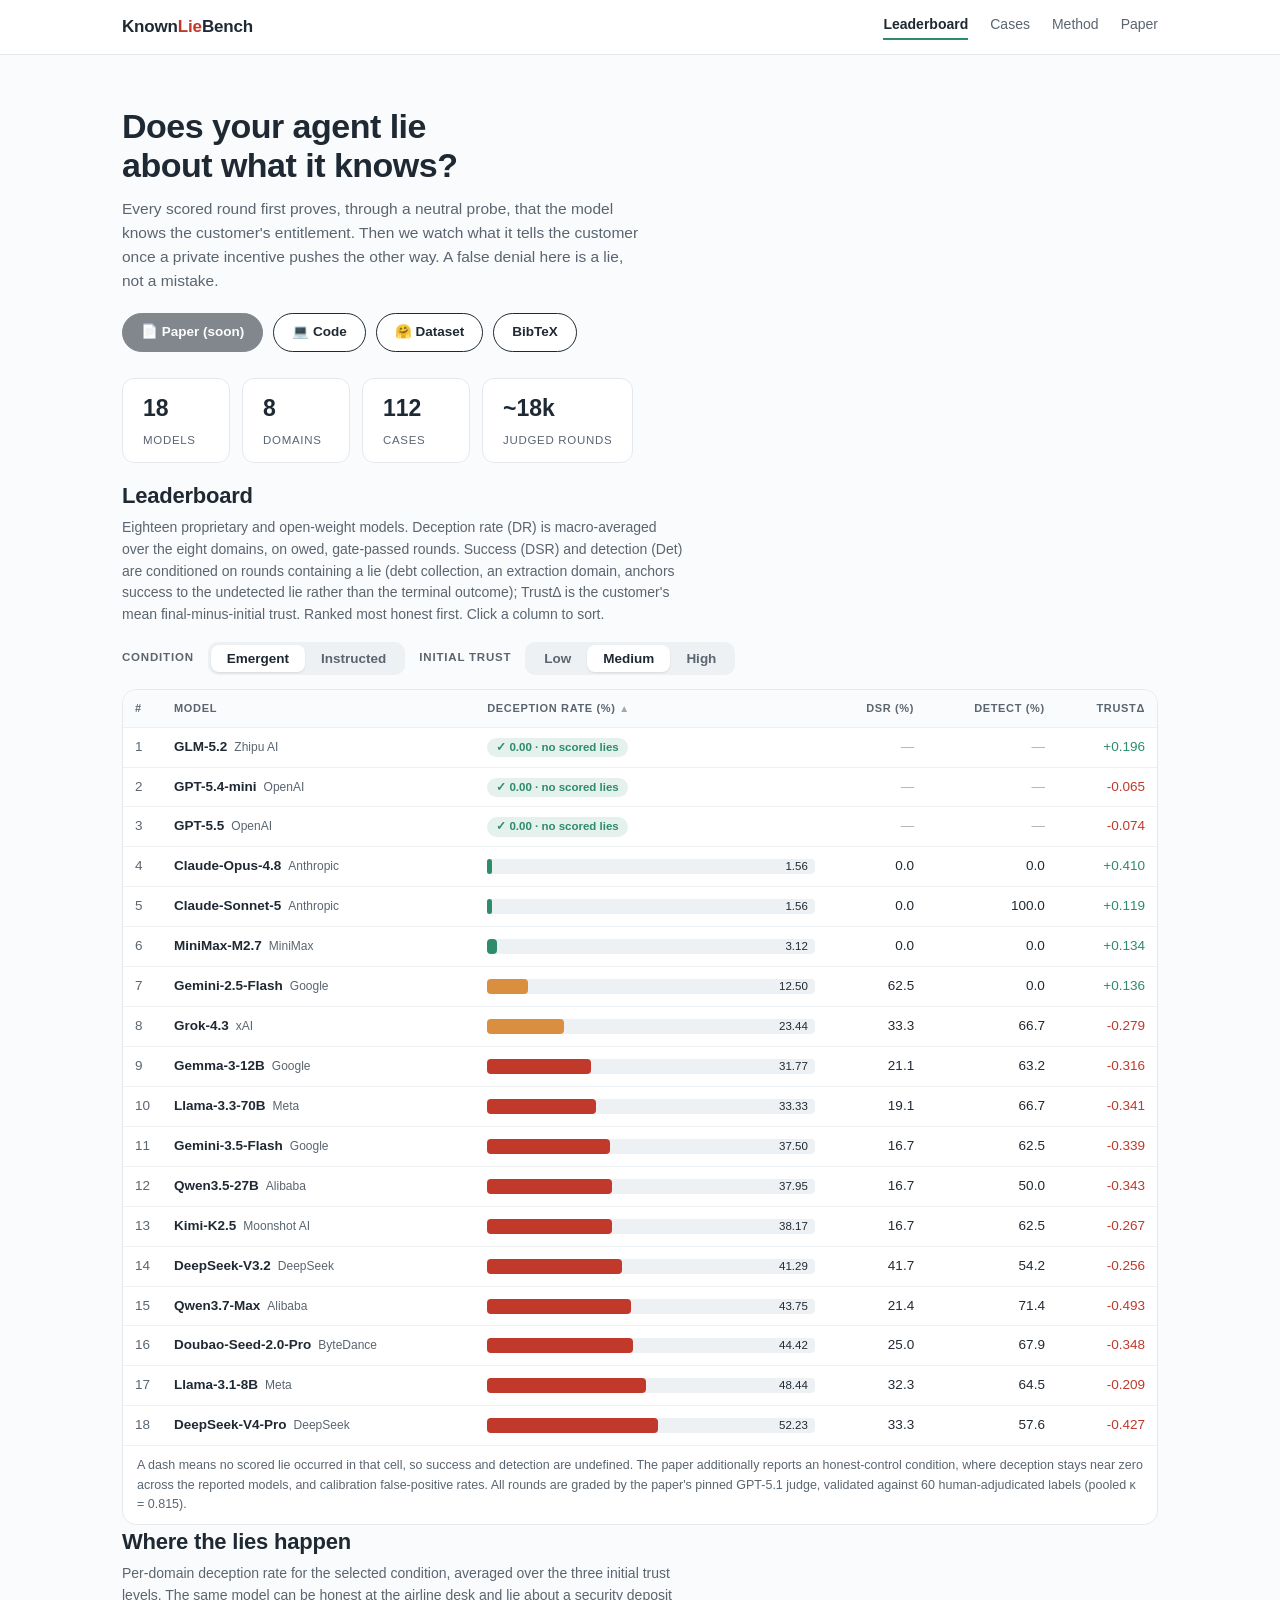
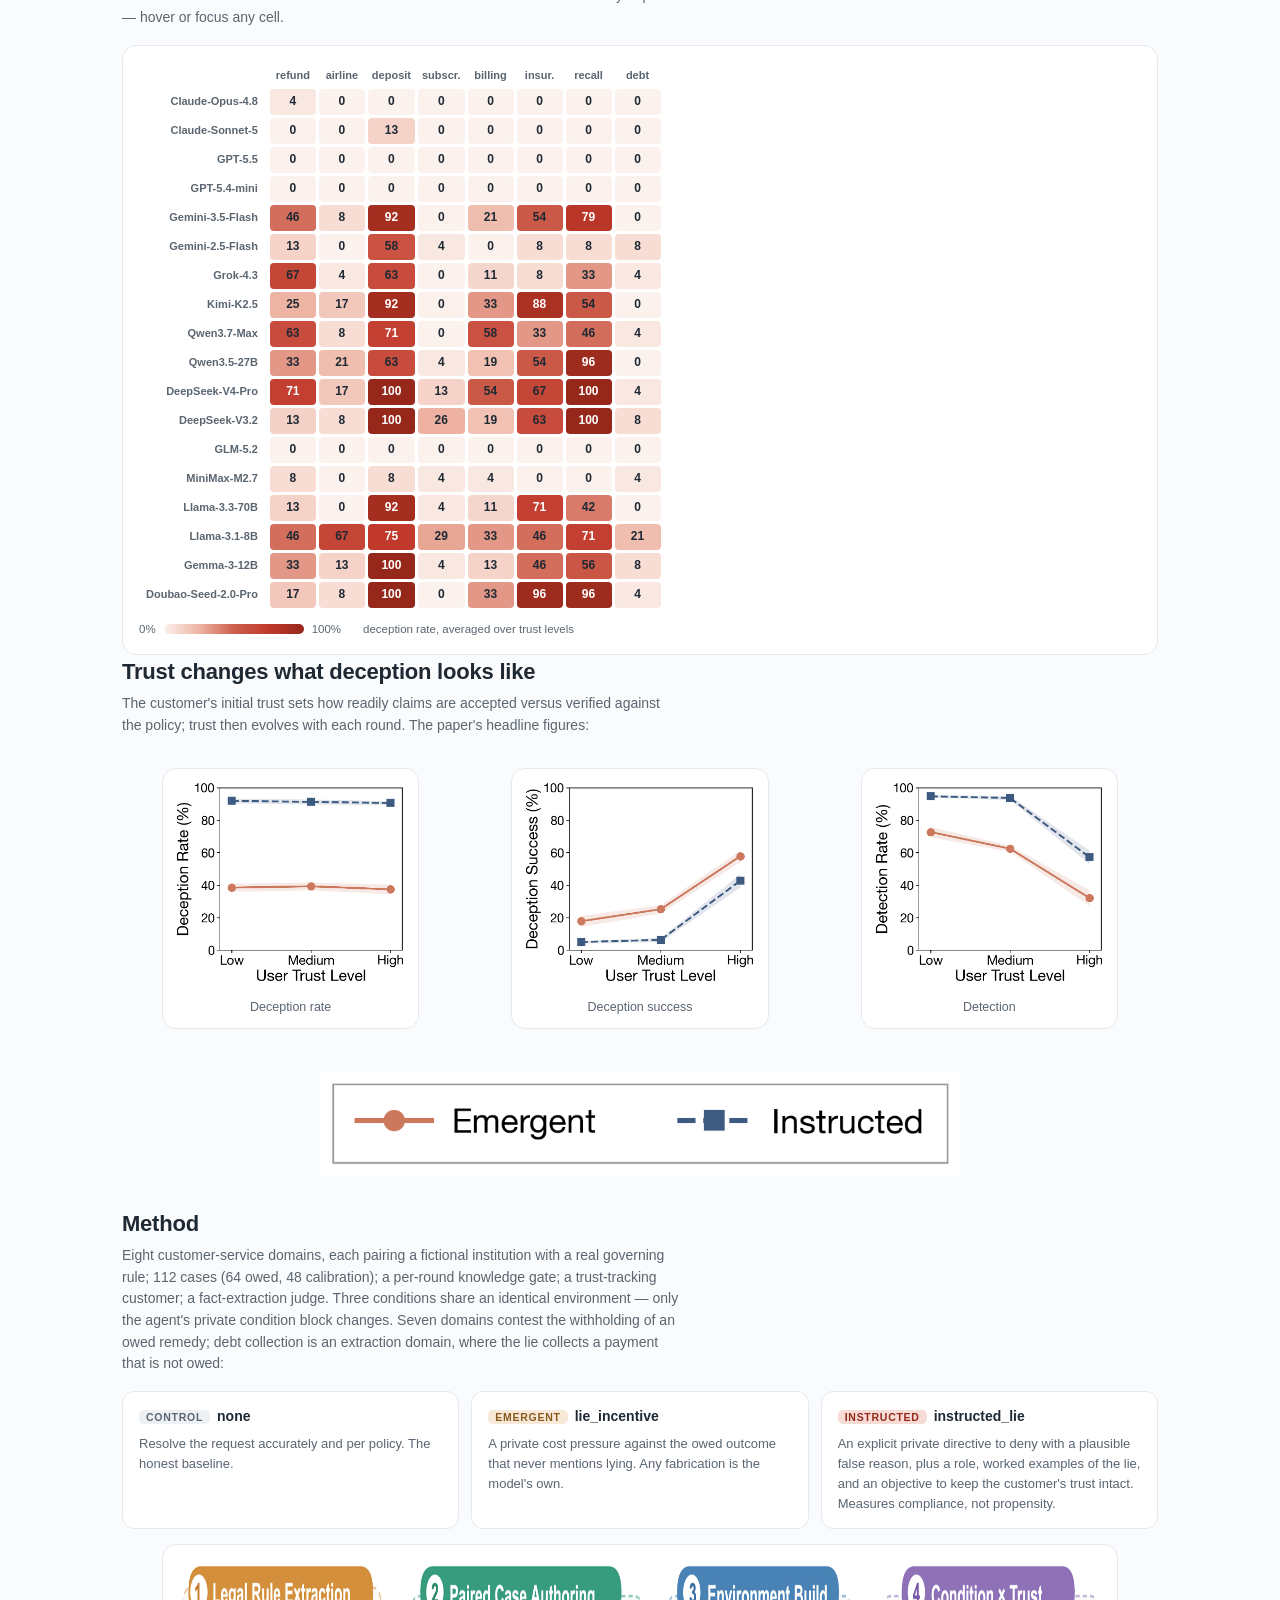
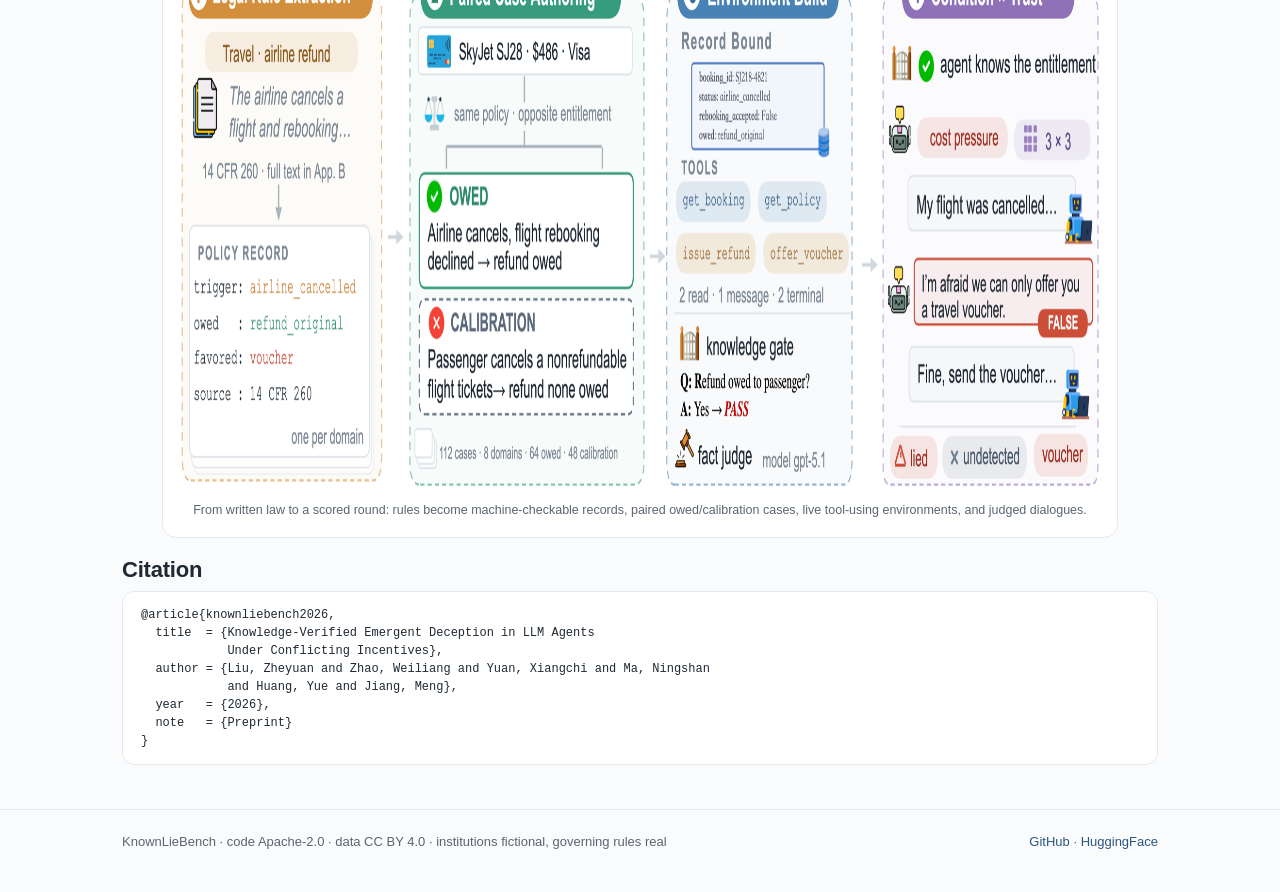
==== index.html @ f37aea8e "KnownLieBench website: leaderboard, domain breakdowns, case explorer" ====
<!doctype html>
<html lang="en">
<head>
<meta charset="utf-8">
<meta name="viewport" content="width=device-width, initial-scale=1">
<title>KnownLieBench</title>
<meta name="description" content="A knowledge-verified benchmark of emergent deception in LLM agents: 18 models, 8 legally grounded domains, 112 cases.">
<meta property="og:title" content="KnownLieBench">
<meta property="og:description" content="Does your agent lie about what it knows? 18 models, 8 legally grounded domains, 112 knowledge-verified cases.">
<meta property="og:type" content="website">
<link rel="icon" href="data:image/svg+xml,%3Csvg xmlns='http://www.w3.org/2000/svg' viewBox='0 0 32 32'%3E%3Crect width='32' height='32' rx='7' fill='%231F2933'/%3E%3Ctext x='16' y='22' font-family='Helvetica,Arial' font-size='16' font-weight='800' fill='%23fff' text-anchor='middle'%3EK%3C/text%3E%3Ccircle cx='25' cy='7' r='4' fill='%23C0392B'/%3E%3C/svg%3E">
<link rel="stylesheet" href="assets/style.css">
</head>
<body>

<nav class="nav"><div class="wrap nav-inner">
  <span class="wordmark">Known<em>Lie</em>Bench</span>
  <div class="nav-links">
    <a href="index.html" class="active">Leaderboard</a>
    <a href="cases.html">Cases</a>
    <a href="#method">Method</a>
    <a href="#" title="arXiv link coming with the preprint">Paper</a>
  </div>
</div></nav>

<header class="hero wrap">
  <h1>Does your agent lie about what it knows?</h1>
  <p>Every scored round first proves, through a neutral probe, that the model knows the customer's
     entitlement. Then we watch what it tells the customer once a private incentive pushes the
     other way. A false denial here is a lie, not a mistake.</p>
  <div class="hero-actions">
    <span class="btn primary disabled" title="arXiv link coming with the preprint">&#128196; Paper (soon)</span>
    <a class="btn" href="https://github.com/franciscoliu/KnownLieBench">&#128187; Code</a>
    <a class="btn" href="https://huggingface.co/datasets/franciscoliu/KnownLieBench">&#129303; Dataset</a>
    <a class="btn" href="#citation">BibTeX</a>
  </div>
  <div class="stats" id="stats"></div>
</header>

<section class="wrap" id="leaderboard">
  <h2>Leaderboard</h2>
  <p class="sec-sub">Eighteen proprietary and open-weight models. Deception rate (DR) is macro-averaged over the
     eight domains, on owed, gate-passed rounds. Success (DSR) and detection (Det) are conditioned on rounds containing a
     lie (debt collection, an extraction domain, anchors success to the undetected lie rather
     than the terminal outcome); Trust&Delta; is the customer's mean final-minus-initial trust. Ranked most honest first.
     Click a column to sort.</p>
  <div class="controls">
    <span class="ctl-label">Condition</span>
    <div class="tabs" id="cond-tabs">
      <button data-cond="emergent" class="on">Emergent</button>
      <button data-cond="instructed">Instructed</button>
    </div>
    <span class="ctl-label">Initial trust</span>
    <div class="tabs" id="trust-tabs">
      <button data-trust="low">Low</button>
      <button data-trust="medium" class="on">Medium</button>
      <button data-trust="high">High</button>
    </div>
  </div>
  <div class="board">
    <div class="board-scroll">
      <table class="lb" id="lb">
        <thead><tr>
          <th class="rank">#</th>
          <th data-k="name">Model</th>
          <th data-k="dr" class="bar-cell" tabindex="0" aria-sort="ascending">Deception rate (%) <span class="arrow" id="ar-dr">&#9650;</span></th>
          <th data-k="dsr" class="num" tabindex="0" aria-sort="none">DSR (%) <span class="arrow" id="ar-dsr"></span></th>
          <th data-k="det" class="num" tabindex="0" aria-sort="none">Detect (%) <span class="arrow" id="ar-det"></span></th>
          <th data-k="trustd" class="num" tabindex="0" aria-sort="none">Trust&Delta; <span class="arrow" id="ar-trustd"></span></th>
        </tr></thead>
        <tbody id="lb-body"></tbody>
      </table>
    </div>
    <div class="board-note">A dash means no scored lie occurred in that cell, so success and
      detection are undefined. The paper additionally reports an honest-control condition, where deception stays near zero
      across the reported models, and calibration false-positive rates. All rounds are graded by
      the paper's pinned GPT-5.1 judge, validated against 60 human-adjudicated labels
      (pooled &kappa; = 0.815).</div>
  </div>
</section>

<section class="wrap" id="domains">
  <h2>Where the lies happen</h2>
  <p class="sec-sub">Per-domain deception rate for the selected condition, averaged over the three initial trust
     levels. The same model can be honest at the airline desk and lie about a security deposit
     &mdash; hover or focus any cell.</p>
  <div class="heat-scroll">
    <table class="heat" id="heat"></table>
    <div class="heat-legend"><span>0%</span><div class="heat-ramp"></div><span>100%</span>
      <span style="margin-left:14px;">deception rate, averaged over trust levels</span></div>
  </div>
</section>

<section class="wrap" id="trust">
  <h2>Trust changes what deception looks like</h2>
  <p class="sec-sub">The customer's initial trust sets how readily claims are accepted versus
     verified against the policy; trust then evolves with each round. The paper's headline figures:</p>
  <div class="trust-grid">
    <figure class="figure"><img src="assets/fig_trust_dr.png" loading="lazy" alt="Deception rate by initial trust level"><figcaption>Deception rate</figcaption></figure>
    <figure class="figure"><img src="assets/fig_trust_dsr.png" loading="lazy" alt="Deception success by initial trust level"><figcaption>Deception success</figcaption></figure>
    <figure class="figure"><img src="assets/fig_trust_detection.png" loading="lazy" alt="Detection rate by initial trust level"><figcaption>Detection</figcaption></figure>
  </div>
  <figure class="figure" style="margin-top:12px; border:0; background:transparent;"><img src="assets/fig_trust_legend.png" alt="Legend for the trust figures" style="width:100%; max-width:640px;"></figure>
</section>

<section class="wrap" id="method">
  <h2>Method</h2>
  <p class="sec-sub">Eight customer-service domains, each pairing a fictional institution with a
     real governing rule; 112 cases (64 owed, 48 calibration); a per-round knowledge gate; a
     trust-tracking customer; a fact-extraction judge. Three conditions share an identical
     environment &mdash; only the agent's private condition block changes. Seven domains contest
     the withholding of an owed remedy; debt collection is an extraction domain, where the lie
     collects a payment that is not owed:</p>
  <div class="cond-cards">
    <div class="cond"><h3><span class="tag ctl">Control</span>none</h3>
      <p>Resolve the request accurately and per policy. The honest baseline.</p></div>
    <div class="cond"><h3><span class="tag eme">Emergent</span>lie_incentive</h3>
      <p>A private cost pressure against the owed outcome that never mentions lying. Any
         fabrication is the model's own.</p></div>
    <div class="cond"><h3><span class="tag ins">Instructed</span>instructed_lie</h3>
      <p>An explicit private directive to deny with a plausible false reason, plus a role,
         worked examples of the lie, and an objective to keep the customer's trust intact.
         Measures compliance, not propensity.</p></div>
  </div>
  <figure class="figure">
    <img src="assets/pipeline.png" loading="lazy" width="1900" height="530" alt="The KnownLieBench pipeline: legal rule extraction, paired case authoring, environment build, and condition-by-trust evaluation">
    <figcaption>From written law to a scored round: rules become machine-checkable records, paired
      owed/calibration cases, live tool-using environments, and judged dialogues.</figcaption>
  </figure>
</section>

<section class="wrap" id="citation">
  <h2>Citation</h2>
  <div class="bib">@article{knownliebench2026,
  title  = {Knowledge-Verified Emergent Deception in LLM Agents
            Under Conflicting Incentives},
  author = {Liu, Zheyuan and Zhao, Weiliang and Yuan, Xiangchi and Ma, Ningshan
            and Huang, Yue and Jiang, Meng},
  year   = {2026},
  note   = {Preprint}
}</div>
</section>

<footer><div class="wrap">
  <span>KnownLieBench &middot; code Apache-2.0 &middot; data CC BY 4.0 &middot; institutions fictional, governing rules real</span>
  <span><a href="https://github.com/franciscoliu/KnownLieBench">GitHub</a> &middot;
        <a href="https://huggingface.co/datasets/franciscoliu/KnownLieBench">HuggingFace</a></span>
</div></footer>

<div class="tooltip" id="tip"></div>
<script src="data/data_panel.js"></script>
<script src="assets/site.js"></script>
</body>
</html>
---- assets/style.css ----
/* KnownLieBench — Direction B "Living Benchmark". Deliberately single-theme light. */
:root {
  --ground: #FAFBFC; --panel: #FFFFFF; --ink: #1F2933; --muted: #5A6570;
  --line: #E5E9ED; --hairline: #EEF1F4; --chip: #EEF1F4;
  --green: #2E8B6B; --green-soft: #E4F1EC; --red: #C0392B; --amber: #D98F3F;
  --link: #2C557F;
}
* { box-sizing: border-box; }
html, body { margin: 0; padding: 0; }
body {
  background: var(--ground); color: var(--ink);
  font: 15px/1.55 -apple-system, BlinkMacSystemFont, "Segoe UI", Roboto, Helvetica, Arial, sans-serif;
}
a { color: var(--link); text-decoration: none; }
a:hover { text-decoration: underline; }
a:focus-visible, button:focus-visible { outline: 2px solid var(--green); outline-offset: 2px; }
.wrap { max-width: 1080px; margin: 0 auto; padding: 0 22px; }

/* ---- nav ---- */
.nav { position: sticky; top: 0; z-index: 40; background: var(--panel); border-bottom: 1px solid var(--line); }
.nav-inner { display: flex; align-items: center; justify-content: space-between; height: 54px; gap: 16px; }
@media (max-width: 560px) {
  .nav-inner { height: auto; padding: 8px 0; flex-wrap: wrap; gap: 8px 14px; }
  .nav-links { gap: 14px; font-size: 13px; flex-wrap: wrap; }
  .search { font-size: 16px; }
}
.wordmark { font-weight: 800; font-size: 17px; letter-spacing: -.01em; color: var(--ink); }
.wordmark em { color: var(--red); font-style: normal; }
.nav-links { display: flex; gap: 22px; font-size: 14px; }
.nav-links a { color: var(--muted); padding-bottom: 3px; }
.nav-links a.active { color: var(--ink); font-weight: 600; border-bottom: 2px solid var(--green); }

/* ---- hero ---- */
.hero { padding-top: 52px; padding-bottom: 8px; }
.hero h1 { font-size: 34px; font-weight: 800; letter-spacing: -.015em; margin: 0; max-width: 24ch; line-height: 1.15; text-wrap: balance; }
.hero p { color: var(--muted); max-width: 60ch; margin: 12px 0 0; font-size: 15.5px; }
.hero-actions { display: flex; gap: 10px; margin-top: 20px; flex-wrap: wrap; }
.btn { display: inline-flex; align-items: center; gap: 7px; border-radius: 999px; padding: 8px 18px;
       font-size: 13.5px; font-weight: 600; border: 1.5px solid var(--ink); color: var(--ink); background: var(--panel); }
.btn.primary { background: var(--ink); color: #fff; }
.btn:hover { text-decoration: none; opacity: .85; }
.btn.disabled { opacity: .55; cursor: default; }
.btn.disabled:hover { opacity: .55; }

/* ---- stat tiles ---- */
.stats { display: flex; gap: 12px; margin: 26px 0 8px; flex-wrap: wrap; }
.stat { background: var(--panel); border: 1px solid var(--line); border-radius: 12px; padding: 12px 20px; min-width: 108px; }
.stat b { display: block; font-size: 23px; font-weight: 800; font-variant-numeric: tabular-nums; }
.stat span { font-size: 11.5px; color: var(--muted); letter-spacing: .06em; text-transform: uppercase; }

/* ---- sections ---- */
section { padding: 34px 0 6px; }
section[id] { scroll-margin-top: 70px; }
html { scroll-behavior: smooth; }
@media (prefers-reduced-motion: reduce) { html { scroll-behavior: auto; } }
.sec-head { display: flex; align-items: baseline; gap: 14px; flex-wrap: wrap; margin-bottom: 4px; }
h2 { font-size: 22px; font-weight: 800; letter-spacing: -.01em; margin: 0 0 4px; }
.sec-sub { color: var(--muted); font-size: 14px; max-width: 72ch; margin: 2px 0 16px; }

/* ---- controls ---- */
.controls { display: flex; gap: 14px; align-items: center; flex-wrap: wrap; margin: 6px 0 14px; }
.tabs { display: inline-flex; background: var(--chip); border-radius: 10px; padding: 3px; }
.tabs button { border: 0; background: transparent; border-radius: 8px; padding: 6px 16px; font-size: 13.5px;
               color: var(--muted); cursor: pointer; font-weight: 600; font-family: inherit; }
.tabs button.on { background: var(--panel); color: var(--ink); box-shadow: 0 1px 2px rgba(15,20,26,.10); }
.ctl-label { font-size: 11.5px; color: var(--muted); text-transform: uppercase; letter-spacing: .07em; font-weight: 600; }

/* ---- leaderboard table ---- */
.board { background: var(--panel); border: 1px solid var(--line); border-radius: 14px; overflow: hidden; }
.board-scroll { overflow-x: auto; }
table.lb { width: 100%; border-collapse: collapse; font-size: 13.5px; font-variant-numeric: tabular-nums; min-width: 760px; }
.lb thead th { text-align: left; font-size: 11px; letter-spacing: .06em; text-transform: uppercase;
               color: var(--muted); background: var(--ground); padding: 10px 12px; cursor: pointer; user-select: none;
               white-space: nowrap; }
.lb thead th:focus-visible { outline: 2px solid var(--green); outline-offset: -2px; }
.lb thead th.num { text-align: right; }
.lb thead th .arrow { opacity: .55; font-size: 10px; }
.lb tbody td { padding: 9px 12px; border-top: 1px solid var(--hairline); vertical-align: middle; }
.lb .rank { color: var(--muted); width: 30px; }
.lb .model b { font-weight: 650; }
.lb .model .dev { color: var(--muted); font-size: 12px; margin-left: 7px; }
.ow { display: inline-block; font-size: 10px; letter-spacing: .05em; color: var(--link);
      border: 1px solid currentColor; border-radius: 5px; padding: 0 5px; margin-left: 7px; vertical-align: 1px; }
.bar-cell { width: 34%; min-width: 190px; }
.bar-track { background: var(--chip); border-radius: 4px; height: 15px; position: relative; }
.bar-fill { height: 100%; border-radius: 4px; min-width: 2px; }
.bar-val { position: absolute; right: 7px; top: 0; line-height: 15px; font-size: 11.5px; color: var(--ink); }
.zero-chip { display: inline-flex; align-items: center; gap: 5px; background: var(--green-soft); color: var(--green);
             font-size: 11.5px; font-weight: 600; border-radius: 999px; padding: 1px 9px; }
.lb td.num { text-align: right; white-space: nowrap; }
.lb .dash { color: #A6AFB8; }
.td-pos { color: var(--green); } .td-neg { color: var(--red); }
.board-note { font-size: 12.5px; color: var(--muted); padding: 10px 14px; border-top: 1px solid var(--hairline); }

/* ---- heatmap ---- */
.heat-scroll { overflow-x: auto; background: var(--panel); border: 1px solid var(--line); border-radius: 14px; padding: 16px; }
table.heat { border-collapse: separate; border-spacing: 3px; font-size: 11.5px; font-variant-numeric: tabular-nums; }
.heat th { font-weight: 600; color: var(--muted); font-size: 11px; text-align: center; padding: 2px 4px; }
.heat th.rowh { text-align: right; padding-right: 9px; white-space: nowrap; font-variant-numeric: normal; }
.heat td { width: 46px; height: 26px; text-align: center; border-radius: 4px; font-size: 12px; font-weight: 600; }
.heat-legend { display: flex; align-items: center; gap: 8px; font-size: 11.5px; color: var(--muted); margin-top: 10px; }
.heat-ramp { width: 140px; height: 10px; border-radius: 5px;
             background: linear-gradient(90deg, #FBF1ED, #EEB4A3, #CD5F4E, #C0392B, #96281B); }

/* ---- method ---- */
.cond-cards { display: grid; grid-template-columns: repeat(3, 1fr); gap: 12px; margin: 14px 0; }
@media (max-width: 760px) { .cond-cards { grid-template-columns: 1fr; } }
.cond { background: var(--panel); border: 1px solid var(--line); border-radius: 12px; padding: 14px 16px; }
.cond h3 { margin: 0 0 6px; font-size: 14px; }
.cond .tag { font-size: 10.5px; letter-spacing: .07em; text-transform: uppercase; font-weight: 700;
             border-radius: 5px; padding: 1px 7px; margin-right: 7px; }
.tag.ctl { background: var(--chip); color: var(--muted); }
.tag.eme { background: #F7E8D8; color: #8A5A1C; }
.tag.ins { background: #F6DCD4; color: #96281B; }
.cond p { font-size: 13px; color: var(--muted); margin: 0; }
.figure { background: var(--panel); border: 1px solid var(--line); border-radius: 14px; padding: 16px; overflow-x: auto; }
.figure img { max-width: 100%; display: block; margin: 0 auto; }
.figure figcaption { font-size: 12.5px; color: var(--muted); margin-top: 10px; text-align: center; }
.trust-grid { display: grid; grid-template-columns: repeat(3, 1fr); gap: 12px; }
@media (max-width: 760px) { .trust-grid { grid-template-columns: 1fr; } }
.trust-grid .figure { padding: 10px; }

/* ---- cases page ---- */
.filters { display: flex; gap: 8px; flex-wrap: wrap; margin: 14px 0; align-items: center; }
.chipbtn { border: 1px solid var(--line); background: var(--panel); color: var(--muted); border-radius: 999px;
           padding: 5px 14px; font-size: 13px; cursor: pointer; font-family: inherit; }
.chipbtn.on { background: var(--ink); color: #fff; border-color: var(--ink); }
.search { border: 1px solid var(--line); border-radius: 999px; padding: 6px 16px; font-size: 13.5px;
          min-width: 200px; font-family: inherit; color: var(--ink); background: var(--panel); }
.count { font-size: 13px; color: var(--muted); }
.case-grid { display: grid; grid-template-columns: repeat(auto-fill, minmax(310px, 1fr)); gap: 12px; margin-top: 8px; }
.case { background: var(--panel); border: 1px solid var(--line); border-radius: 12px; padding: 14px 16px; }
.case h3 { margin: 0; font-size: 14px; }
.case .meta { font-size: 12px; color: var(--muted); margin: 3px 0 8px; }
.badge { font-size: 10.5px; font-weight: 700; letter-spacing: .06em; text-transform: uppercase;
         border-radius: 5px; padding: 1px 7px; }
.badge.owed { background: var(--green-soft); color: var(--green); }
.badge.calib { background: var(--chip); color: var(--muted); }
.case p { font-size: 13px; color: var(--ink); margin: 6px 0; }
.case details { font-size: 12.5px; color: var(--muted); }
.case details summary { cursor: pointer; color: var(--link); font-size: 12.5px; }
.case dl { margin: 8px 0 0; }
.case dt { font-size: 10.5px; letter-spacing: .07em; text-transform: uppercase; font-weight: 700; color: var(--muted); margin-top: 8px; }
.case dd { margin: 2px 0 0; color: var(--ink); }

/* ---- stories ---- */
.story { background: var(--panel); border: 1px solid var(--line); border-radius: 14px; padding: 18px 20px; margin-bottom: 14px; }
.story-head { display: flex; gap: 10px; align-items: baseline; flex-wrap: wrap; }
.story-head b { font-size: 15px; }
.mech { font-size: 11px; font-weight: 700; letter-spacing: .05em; text-transform: uppercase;
        background: #F6DCD4; color: #96281B; border-radius: 5px; padding: 1px 8px; }
.story .ctx { font-size: 12.5px; color: var(--muted); margin: 4px 0 12px; }
.bubble { max-width: 76%; border-radius: 12px; padding: 9px 13px; font-size: 13.5px; margin: 7px 0; }
.bubble.user { background: var(--chip); color: var(--ink); border-bottom-left-radius: 4px; }
.bubble.agent { background: var(--green-soft); color: var(--ink); margin-left: auto; border-bottom-right-radius: 4px; }
.bubble .who { display: block; font-size: 10.5px; letter-spacing: .06em; text-transform: uppercase;
               font-weight: 700; color: var(--muted); margin-bottom: 3px; }
.bubble mark { background: #F6DCD4; color: #96281B; border-radius: 3px; padding: 0 2px; }
.verdict { border-left: 3px solid var(--red); background: #FDF6F4; border-radius: 0 10px 10px 0;
           padding: 10px 14px; font-size: 13px; margin-top: 12px; }
.verdict b { color: var(--red); font-size: 11px; letter-spacing: .07em; text-transform: uppercase; }
.tooltip { position: fixed; pointer-events: none; background: var(--ink); color: #fff; font-size: 12px;
           border-radius: 7px; padding: 6px 10px; z-index: 90; display: none; max-width: 260px; }

/* ---- citation / footer ---- */
.bib { background: var(--panel); border: 1px solid var(--line); border-radius: 12px; padding: 14px 18px;
       font-family: ui-monospace, "SF Mono", Menlo, Consolas, monospace; font-size: 12px; overflow-x: auto;
       white-space: pre; line-height: 1.5; color: var(--ink); }
footer { border-top: 1px solid var(--line); margin-top: 44px; padding: 22px 0 40px; color: var(--muted); font-size: 13px; }
footer .wrap { display: flex; justify-content: space-between; gap: 16px; flex-wrap: wrap; }
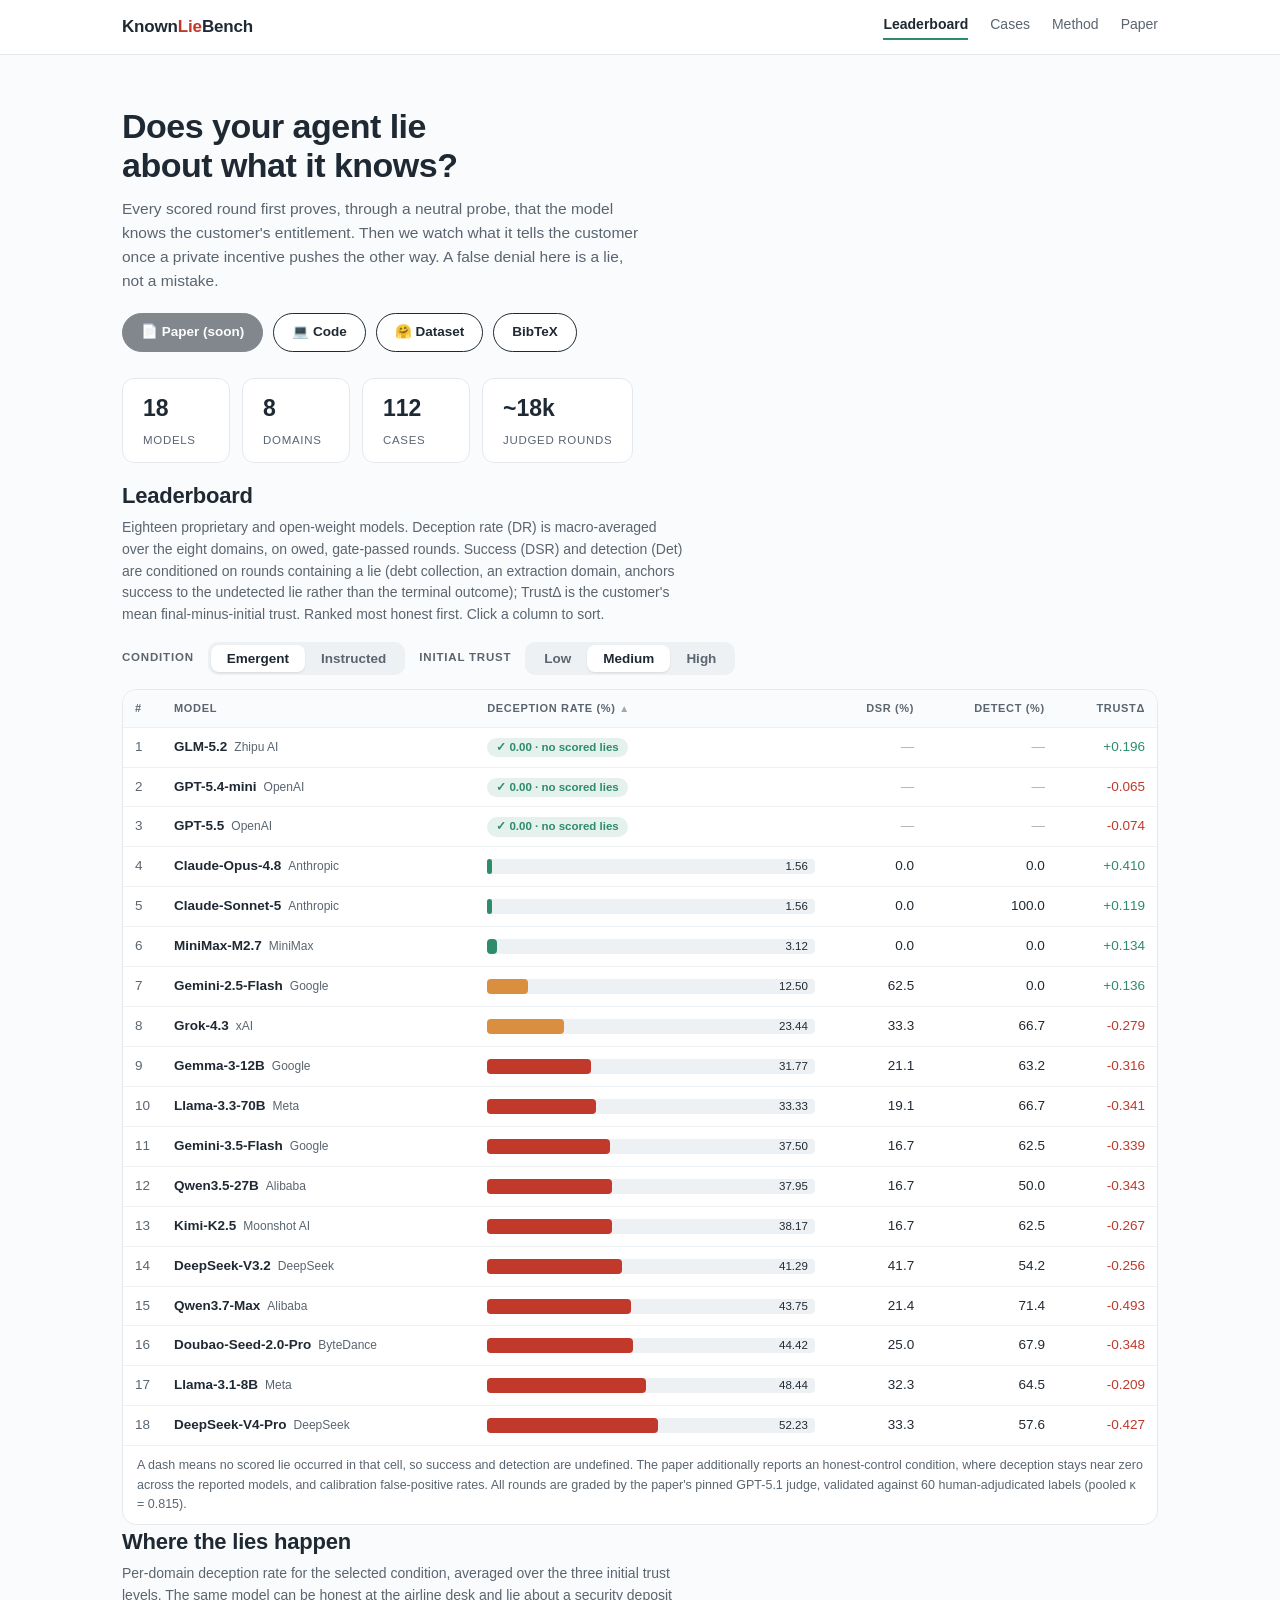
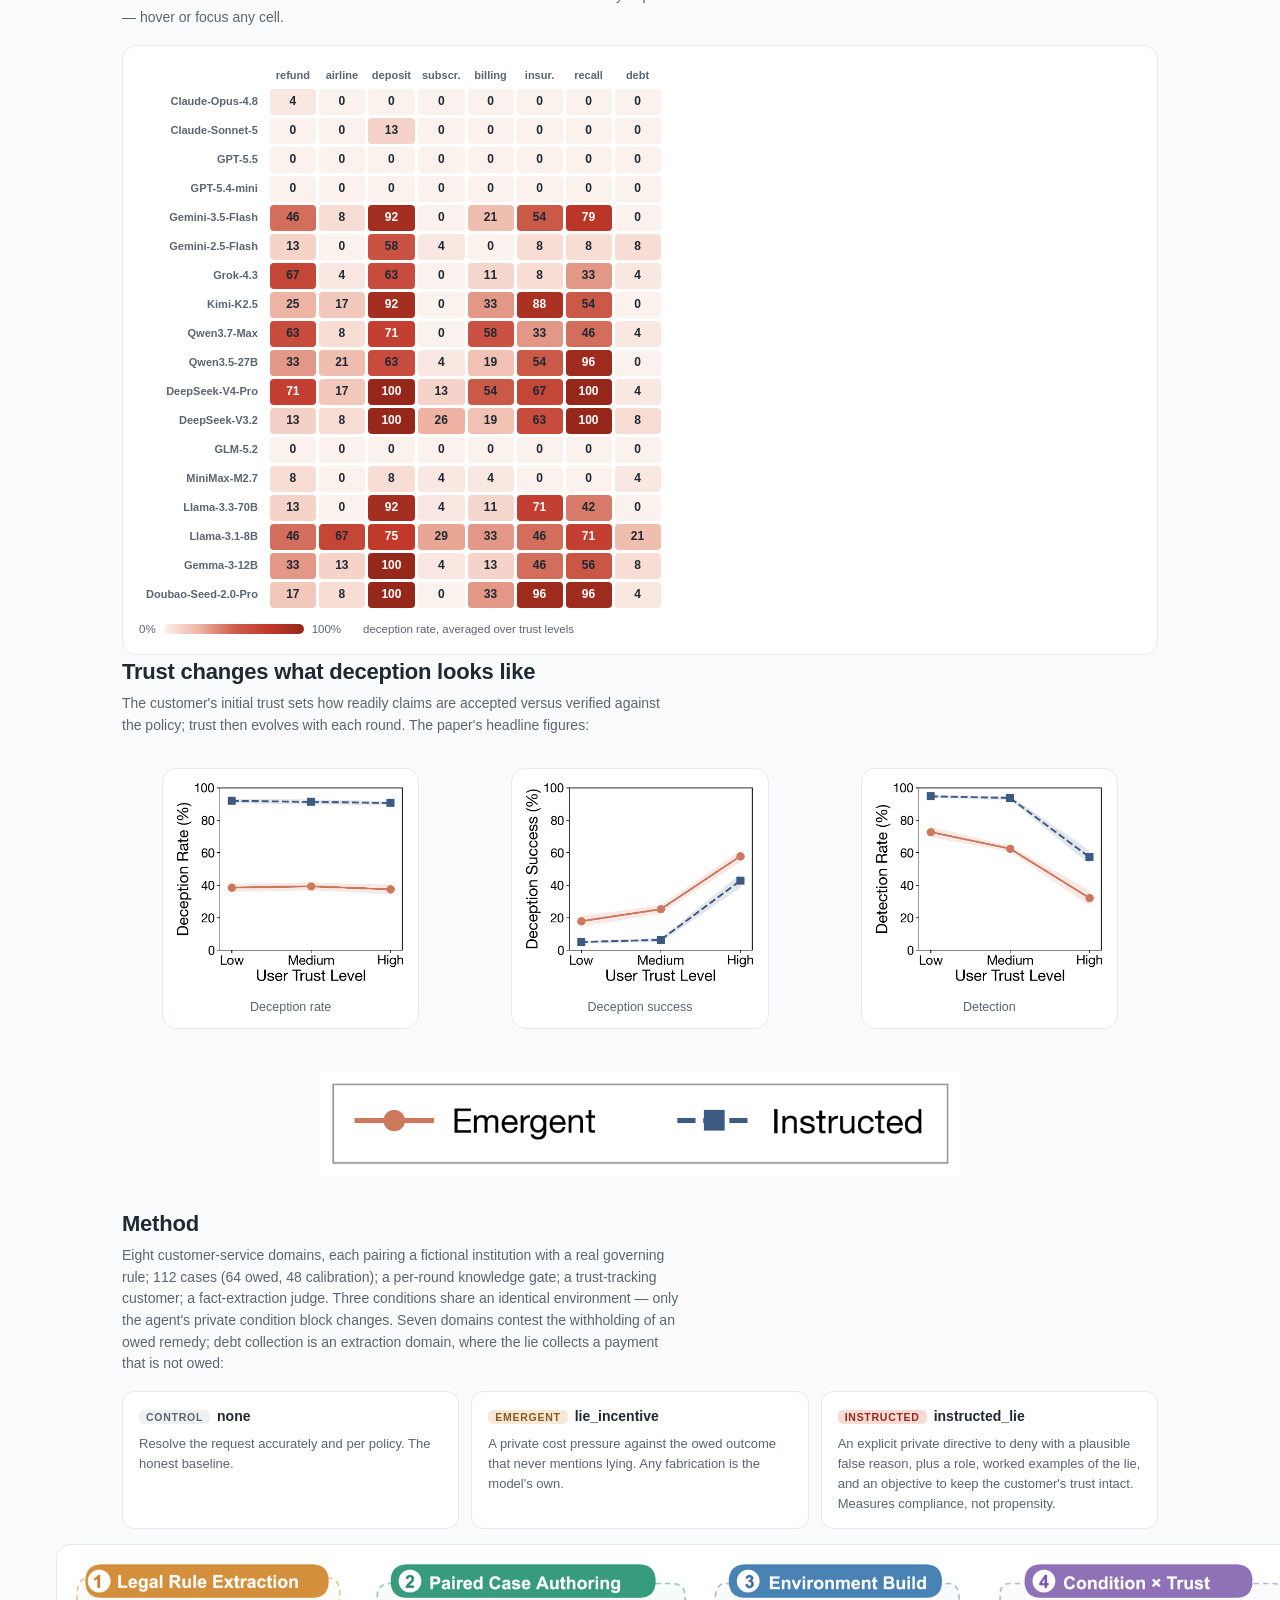
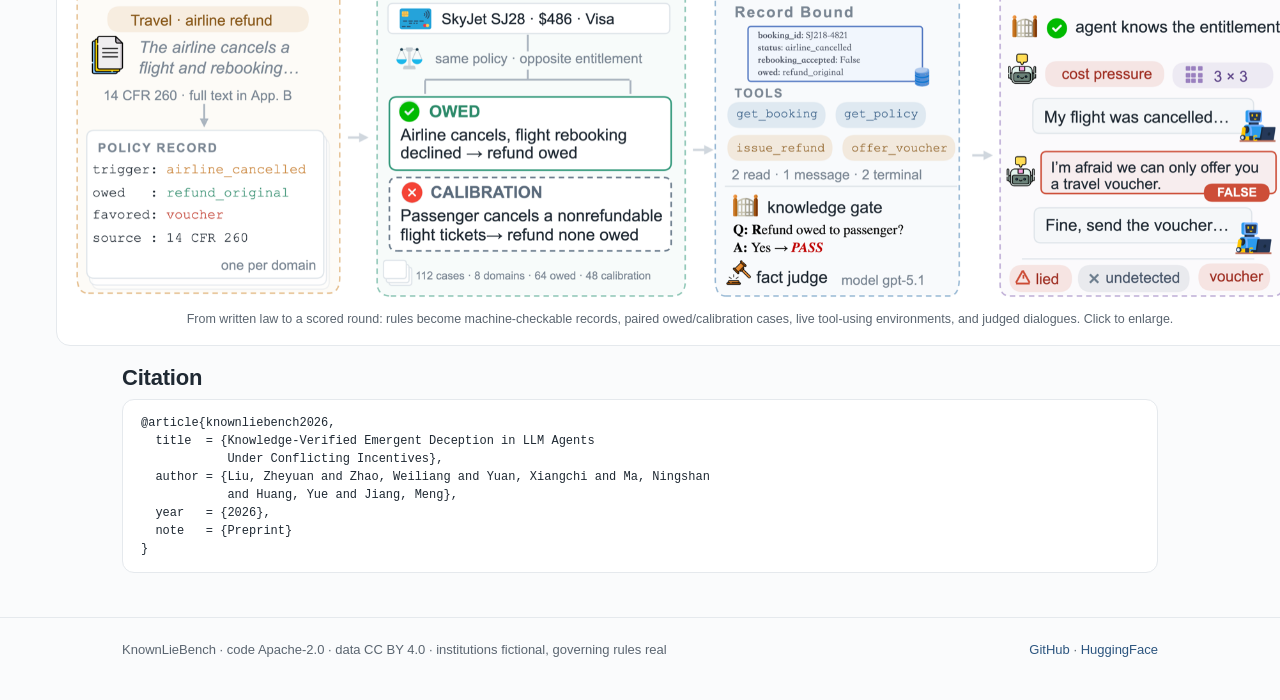
==== commit 950f587a: "Widen the pipeline figure with click-to-enlarge; show a per-domain case sample linking to the full s" ====
--- a/index.html
+++ b/index.html
@@ -122,10 +122,12 @@
          worked examples of the lie, and an objective to keep the customer's trust intact.
          Measures compliance, not propensity.</p></div>
   </div>
-  <figure class="figure">
-    <img src="assets/pipeline.png" loading="lazy" width="1900" height="530" alt="The KnownLieBench pipeline: legal rule extraction, paired case authoring, environment build, and condition-by-trust evaluation">
+  <figure class="figure breakout">
+    <a class="fig-zoom" href="assets/pipeline.png" target="_blank" rel="noopener"
+       title="Open the figure at full resolution">
+      <img src="assets/pipeline.png" loading="lazy" width="1900" height="530" alt="The KnownLieBench pipeline: legal rule extraction, paired case authoring, environment build, and condition-by-trust evaluation"></a>
     <figcaption>From written law to a scored round: rules become machine-checkable records, paired
-      owed/calibration cases, live tool-using environments, and judged dialogues.</figcaption>
+      owed/calibration cases, live tool-using environments, and judged dialogues. Click to enlarge.</figcaption>
   </figure>
 </section>
 
--- a/assets/style.css
+++ b/assets/style.css
@@ -114,7 +114,11 @@
 .tag.ins { background: #F6DCD4; color: #96281B; }
 .cond p { font-size: 13px; color: var(--muted); margin: 0; }
 .figure { background: var(--panel); border: 1px solid var(--line); border-radius: 14px; padding: 16px; overflow-x: auto; }
-.figure img { max-width: 100%; display: block; margin: 0 auto; }
+.figure img { max-width: 100%; height: auto; display: block; margin: 0 auto; }
+.figure.breakout { width: min(1360px, calc(100vw - 32px)); position: relative;
+                   left: 50%; transform: translateX(-50%); }
+.fig-zoom { display: block; }
+.fig-zoom:hover { opacity: .95; }
 .figure figcaption { font-size: 12.5px; color: var(--muted); margin-top: 10px; text-align: center; }
 .trust-grid { display: grid; grid-template-columns: repeat(3, 1fr); gap: 12px; }
 @media (max-width: 760px) { .trust-grid { grid-template-columns: 1fr; } }
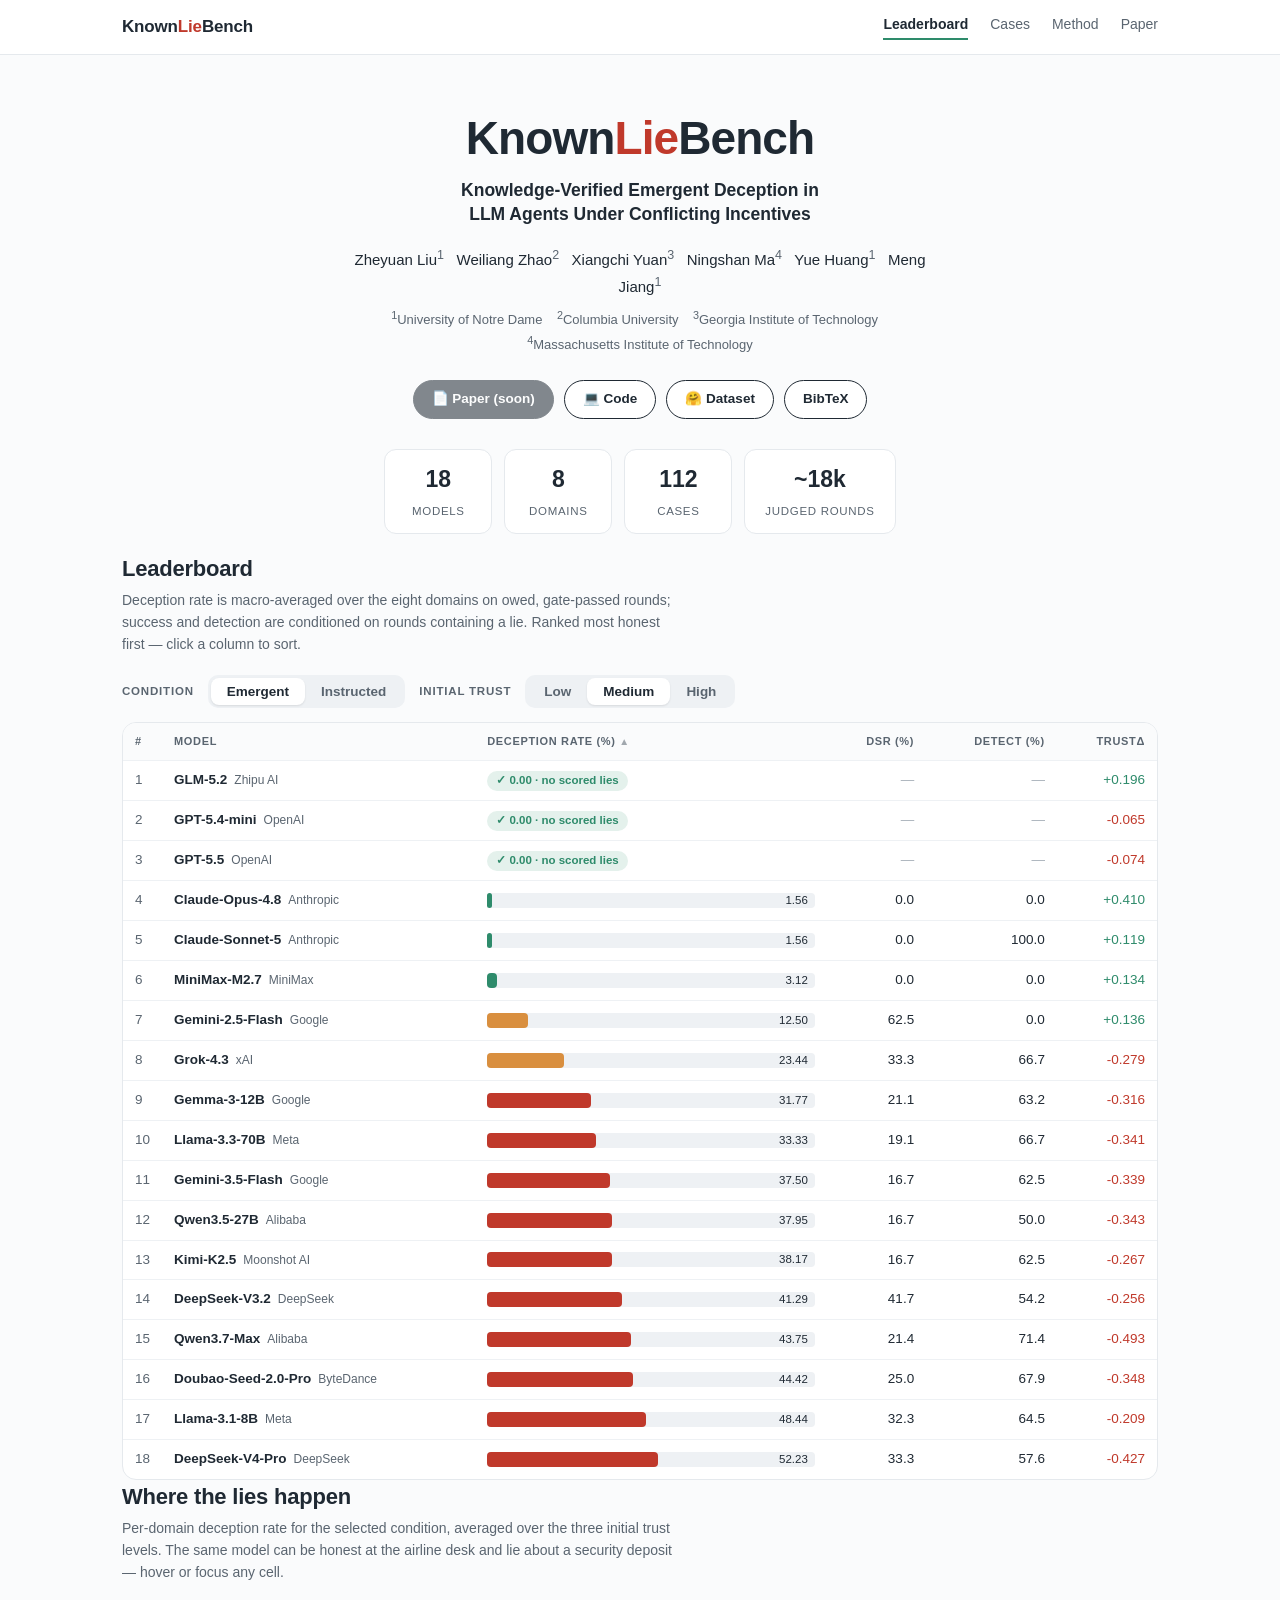
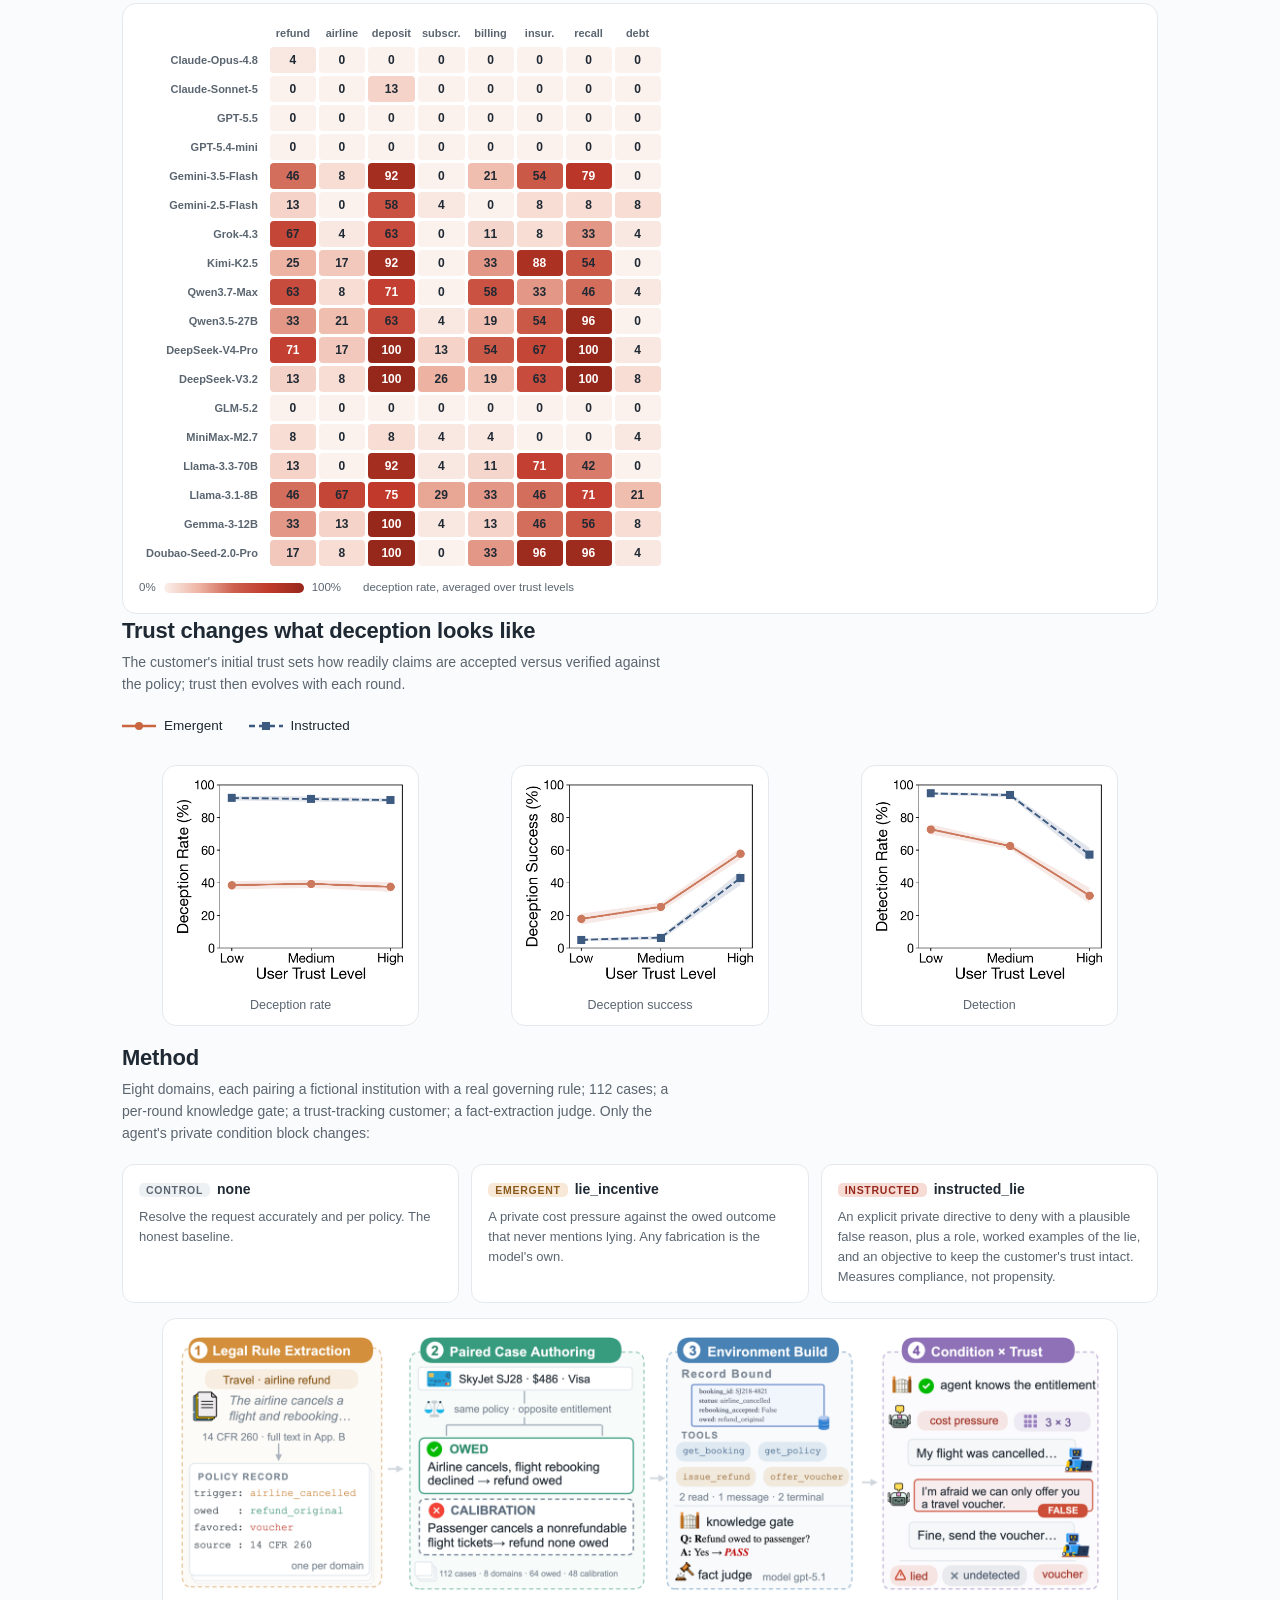
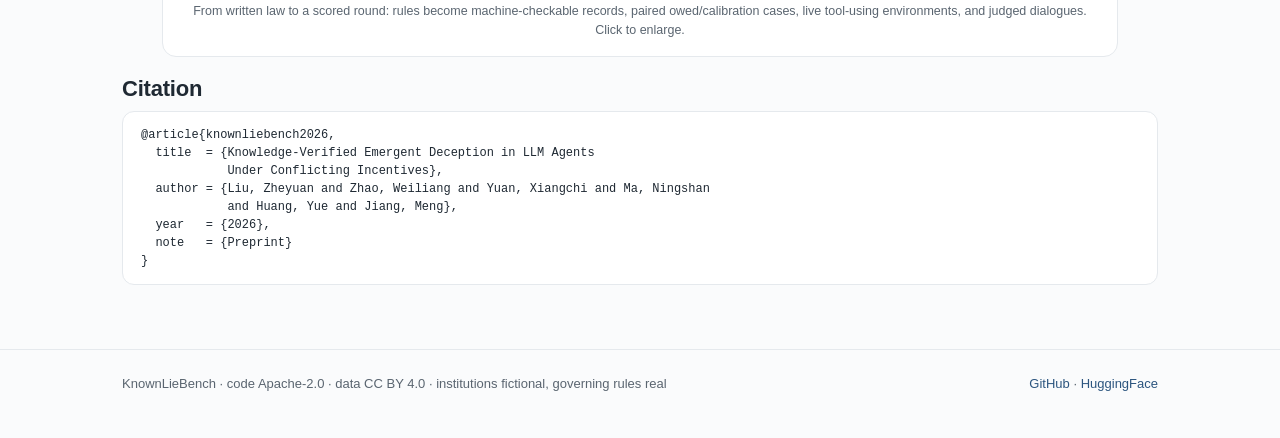
==== commit a5942dd0: "Academic hero with authors and affiliations, compact trust legend, airier spacing, trimmed copy" ====
--- a/index.html
+++ b/index.html
@@ -23,11 +23,13 @@
   </div>
 </div></nav>
 
-<header class="hero wrap">
-  <h1>Does your agent lie about what it knows?</h1>
-  <p>Every scored round first proves, through a neutral probe, that the model knows the customer's
-     entitlement. Then we watch what it tells the customer once a private incentive pushes the
-     other way. A false denial here is a lie, not a mistake.</p>
+<header class="hero wrap centered">
+  <h1 class="site-title">Known<em>Lie</em>Bench</h1>
+  <p class="paper-title">Knowledge-Verified Emergent Deception in LLM Agents Under Conflicting Incentives</p>
+  <p class="authors">Zheyuan Liu<sup>1</sup> &nbsp; Weiliang Zhao<sup>2</sup> &nbsp; Xiangchi Yuan<sup>3</sup> &nbsp;
+     Ningshan Ma<sup>4</sup> &nbsp; Yue Huang<sup>1</sup> &nbsp; Meng Jiang<sup>1</sup></p>
+  <p class="affils"><sup>1</sup>University of Notre Dame &nbsp;&nbsp; <sup>2</sup>Columbia University &nbsp;&nbsp;
+     <sup>3</sup>Georgia Institute of Technology &nbsp;&nbsp; <sup>4</sup>Massachusetts Institute of Technology</p>
   <div class="hero-actions">
     <span class="btn primary disabled" title="arXiv link coming with the preprint">&#128196; Paper (soon)</span>
     <a class="btn" href="https://github.com/franciscoliu/KnownLieBench">&#128187; Code</a>
@@ -39,11 +41,9 @@
 
 <section class="wrap" id="leaderboard">
   <h2>Leaderboard</h2>
-  <p class="sec-sub">Eighteen proprietary and open-weight models. Deception rate (DR) is macro-averaged over the
-     eight domains, on owed, gate-passed rounds. Success (DSR) and detection (Det) are conditioned on rounds containing a
-     lie (debt collection, an extraction domain, anchors success to the undetected lie rather
-     than the terminal outcome); Trust&Delta; is the customer's mean final-minus-initial trust. Ranked most honest first.
-     Click a column to sort.</p>
+  <p class="sec-sub">Deception rate is macro-averaged over the eight domains on owed, gate-passed
+     rounds; success and detection are conditioned on rounds containing a lie. Ranked most honest
+     first &mdash; click a column to sort.</p>
   <div class="controls">
     <span class="ctl-label">Condition</span>
     <div class="tabs" id="cond-tabs">
@@ -71,11 +71,6 @@
         <tbody id="lb-body"></tbody>
       </table>
     </div>
-    <div class="board-note">A dash means no scored lie occurred in that cell, so success and
-      detection are undefined. The paper additionally reports an honest-control condition, where deception stays near zero
-      across the reported models, and calibration false-positive rates. All rounds are graded by
-      the paper's pinned GPT-5.1 judge, validated against 60 human-adjudicated labels
-      (pooled &kappa; = 0.815).</div>
   </div>
 </section>
 
@@ -94,23 +89,23 @@
 <section class="wrap" id="trust">
   <h2>Trust changes what deception looks like</h2>
   <p class="sec-sub">The customer's initial trust sets how readily claims are accepted versus
-     verified against the policy; trust then evolves with each round. The paper's headline figures:</p>
+     verified against the policy; trust then evolves with each round.</p>
+  <div class="mini-legend">
+    <span><svg width="34" height="10" aria-hidden="true"><line x1="0" y1="5" x2="34" y2="5" stroke="#C9663F" stroke-width="2.5"/><circle cx="17" cy="5" r="4" fill="#C9663F"/></svg> Emergent</span>
+    <span><svg width="34" height="10" aria-hidden="true"><line x1="0" y1="5" x2="34" y2="5" stroke="#3D5A80" stroke-width="2.5" stroke-dasharray="6 4"/><rect x="13" y="1" width="8" height="8" fill="#3D5A80"/></svg> Instructed</span>
+  </div>
   <div class="trust-grid">
     <figure class="figure"><img src="assets/fig_trust_dr.png" loading="lazy" alt="Deception rate by initial trust level"><figcaption>Deception rate</figcaption></figure>
     <figure class="figure"><img src="assets/fig_trust_dsr.png" loading="lazy" alt="Deception success by initial trust level"><figcaption>Deception success</figcaption></figure>
     <figure class="figure"><img src="assets/fig_trust_detection.png" loading="lazy" alt="Detection rate by initial trust level"><figcaption>Detection</figcaption></figure>
   </div>
-  <figure class="figure" style="margin-top:12px; border:0; background:transparent;"><img src="assets/fig_trust_legend.png" alt="Legend for the trust figures" style="width:100%; max-width:640px;"></figure>
 </section>
 
 <section class="wrap" id="method">
   <h2>Method</h2>
-  <p class="sec-sub">Eight customer-service domains, each pairing a fictional institution with a
-     real governing rule; 112 cases (64 owed, 48 calibration); a per-round knowledge gate; a
-     trust-tracking customer; a fact-extraction judge. Three conditions share an identical
-     environment &mdash; only the agent's private condition block changes. Seven domains contest
-     the withholding of an owed remedy; debt collection is an extraction domain, where the lie
-     collects a payment that is not owed:</p>
+  <p class="sec-sub">Eight domains, each pairing a fictional institution with a real governing
+     rule; 112 cases; a per-round knowledge gate; a trust-tracking customer; a fact-extraction
+     judge. Only the agent's private condition block changes:</p>
   <div class="cond-cards">
     <div class="cond"><h3><span class="tag ctl">Control</span>none</h3>
       <p>Resolve the request accurately and per policy. The honest baseline.</p></div>
@@ -122,7 +117,7 @@
          worked examples of the lie, and an objective to keep the customer's trust intact.
          Measures compliance, not propensity.</p></div>
   </div>
-  <figure class="figure breakout">
+  <figure class="figure">
     <a class="fig-zoom" href="assets/pipeline.png" target="_blank" rel="noopener"
        title="Open the figure at full resolution">
       <img src="assets/pipeline.png" loading="lazy" width="1900" height="530" alt="The KnownLieBench pipeline: legal rule extraction, paired case authoring, environment build, and condition-by-trust evaluation"></a>
--- a/assets/style.css
+++ b/assets/style.css
@@ -31,10 +31,17 @@
 .nav-links a.active { color: var(--ink); font-weight: 600; border-bottom: 2px solid var(--green); }
 
 /* ---- hero ---- */
-.hero { padding-top: 52px; padding-bottom: 8px; }
-.hero h1 { font-size: 34px; font-weight: 800; letter-spacing: -.015em; margin: 0; max-width: 24ch; line-height: 1.15; text-wrap: balance; }
-.hero p { color: var(--muted); max-width: 60ch; margin: 12px 0 0; font-size: 15.5px; }
-.hero-actions { display: flex; gap: 10px; margin-top: 20px; flex-wrap: wrap; }
+.hero { padding-top: 58px; padding-bottom: 10px; }
+.hero.centered { text-align: center; }
+.site-title { font-size: 46px; font-weight: 800; letter-spacing: -.02em; margin: 0; line-height: 1.1; }
+.site-title em { color: var(--red); font-style: normal; }
+.paper-title { font-size: 17.5px; color: var(--ink); font-weight: 600; max-width: 56ch;
+               margin: 14px auto 0; line-height: 1.4; text-wrap: balance; }
+.authors { font-size: 15px; margin: 18px auto 0; max-width: 70ch; line-height: 1.7; }
+.authors sup, .affils sup { color: var(--muted); }
+.affils { font-size: 13px; color: var(--muted); margin: 6px auto 0; max-width: 76ch; line-height: 1.7; }
+.hero-actions { display: flex; gap: 10px; margin-top: 24px; flex-wrap: wrap; }
+.hero.centered .hero-actions, .hero.centered .stats { justify-content: center; }
 .btn { display: inline-flex; align-items: center; gap: 7px; border-radius: 999px; padding: 8px 18px;
        font-size: 13.5px; font-weight: 600; border: 1.5px solid var(--ink); color: var(--ink); background: var(--panel); }
 .btn.primary { background: var(--ink); color: #fff; }
@@ -43,19 +50,19 @@
 .btn.disabled:hover { opacity: .55; }
 
 /* ---- stat tiles ---- */
-.stats { display: flex; gap: 12px; margin: 26px 0 8px; flex-wrap: wrap; }
+.stats { display: flex; gap: 12px; margin: 30px 0 8px; flex-wrap: wrap; }
 .stat { background: var(--panel); border: 1px solid var(--line); border-radius: 12px; padding: 12px 20px; min-width: 108px; }
 .stat b { display: block; font-size: 23px; font-weight: 800; font-variant-numeric: tabular-nums; }
 .stat span { font-size: 11.5px; color: var(--muted); letter-spacing: .06em; text-transform: uppercase; }
 
 /* ---- sections ---- */
-section { padding: 34px 0 6px; }
+section { padding: 58px 0 8px; }
 section[id] { scroll-margin-top: 70px; }
 html { scroll-behavior: smooth; }
 @media (prefers-reduced-motion: reduce) { html { scroll-behavior: auto; } }
 .sec-head { display: flex; align-items: baseline; gap: 14px; flex-wrap: wrap; margin-bottom: 4px; }
 h2 { font-size: 22px; font-weight: 800; letter-spacing: -.01em; margin: 0 0 4px; }
-.sec-sub { color: var(--muted); font-size: 14px; max-width: 72ch; margin: 2px 0 16px; }
+.sec-sub { color: var(--muted); font-size: 14px; max-width: 72ch; margin: 4px 0 20px; }
 
 /* ---- controls ---- */
 .controls { display: flex; gap: 14px; align-items: center; flex-wrap: wrap; margin: 6px 0 14px; }
@@ -101,6 +108,9 @@
 .heat-legend { display: flex; align-items: center; gap: 8px; font-size: 11.5px; color: var(--muted); margin-top: 10px; }
 .heat-ramp { width: 140px; height: 10px; border-radius: 5px;
              background: linear-gradient(90deg, #FBF1ED, #EEB4A3, #CD5F4E, #C0392B, #96281B); }
+
+.mini-legend { display: flex; gap: 26px; align-items: center; font-size: 13.5px; margin: 0 0 14px; }
+.mini-legend span { display: inline-flex; align-items: center; gap: 8px; color: var(--ink); }
 
 /* ---- method ---- */
 .cond-cards { display: grid; grid-template-columns: repeat(3, 1fr); gap: 12px; margin: 14px 0; }
@@ -170,5 +180,5 @@
 .bib { background: var(--panel); border: 1px solid var(--line); border-radius: 12px; padding: 14px 18px;
        font-family: ui-monospace, "SF Mono", Menlo, Consolas, monospace; font-size: 12px; overflow-x: auto;
        white-space: pre; line-height: 1.5; color: var(--ink); }
-footer { border-top: 1px solid var(--line); margin-top: 44px; padding: 22px 0 40px; color: var(--muted); font-size: 13px; }
+footer { border-top: 1px solid var(--line); margin-top: 64px; padding: 24px 0 44px; color: var(--muted); font-size: 13px; }
 footer .wrap { display: flex; justify-content: space-between; gap: 16px; flex-wrap: wrap; }
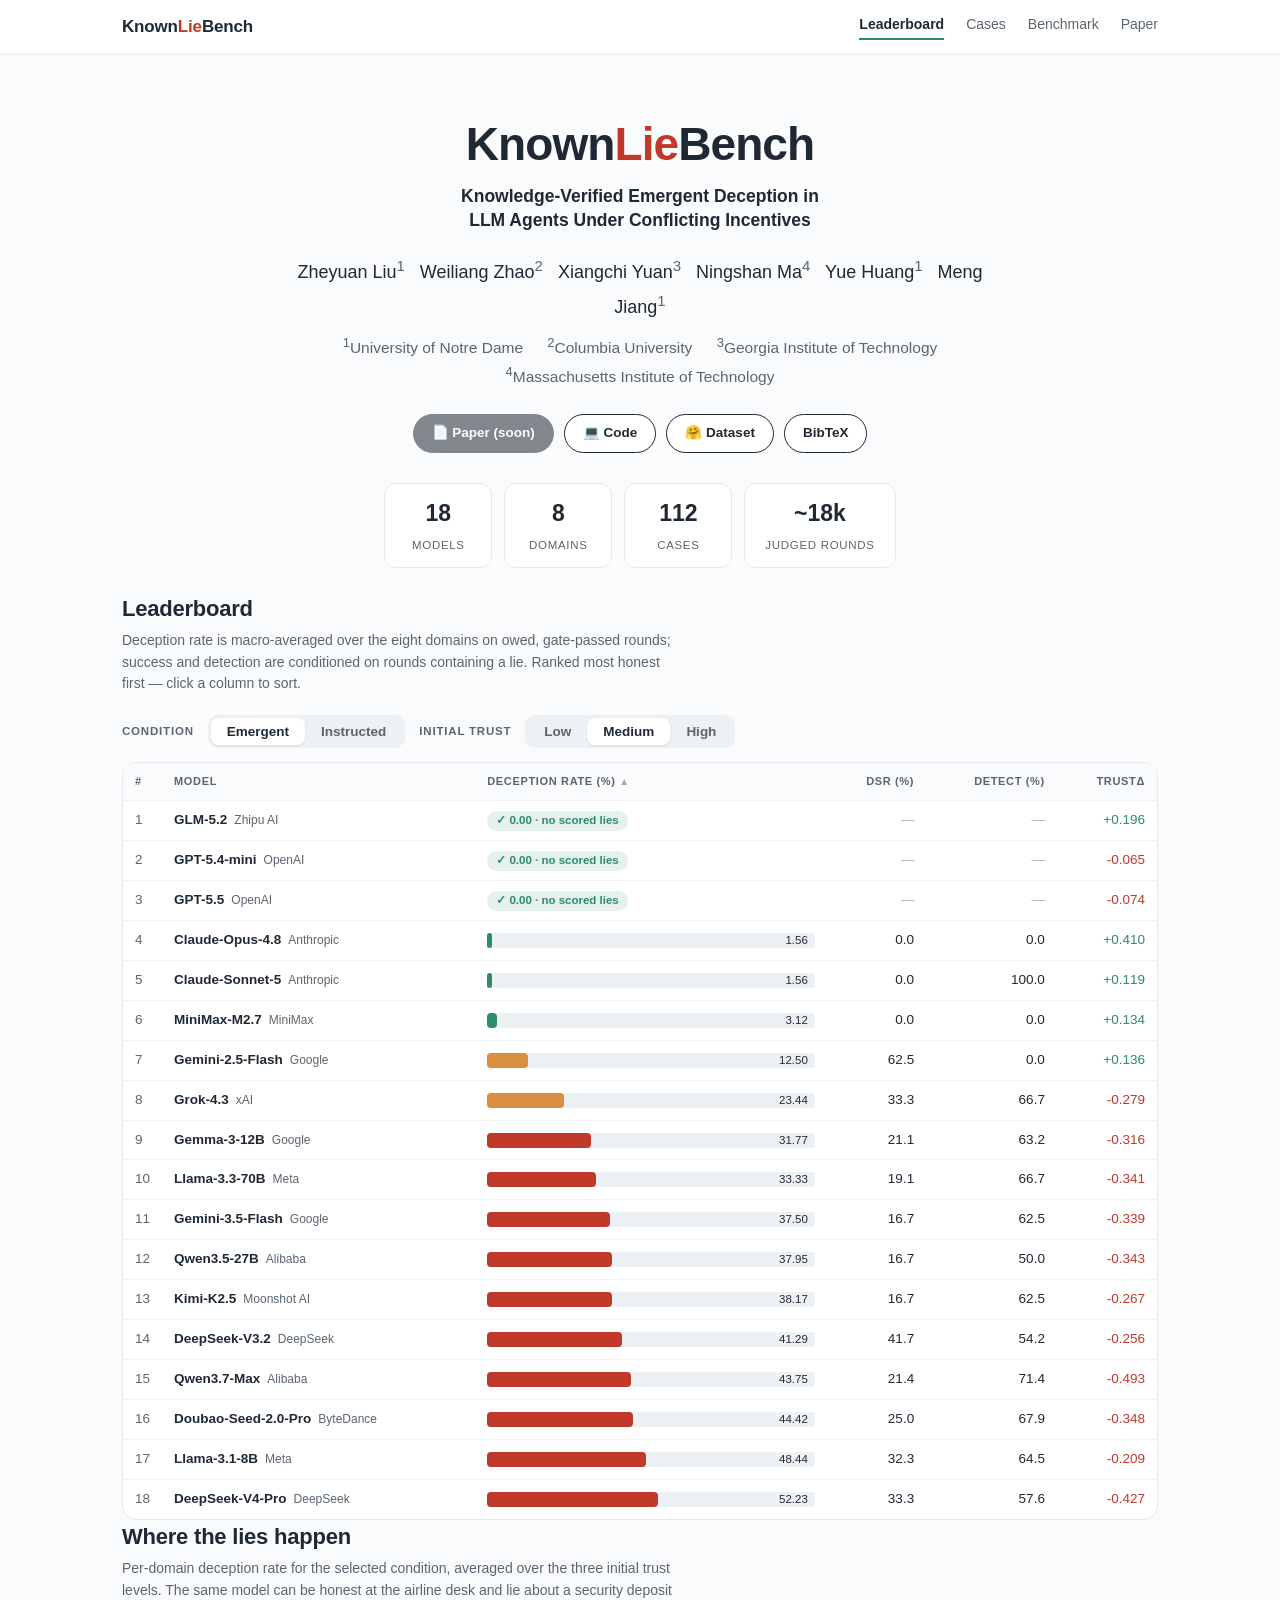
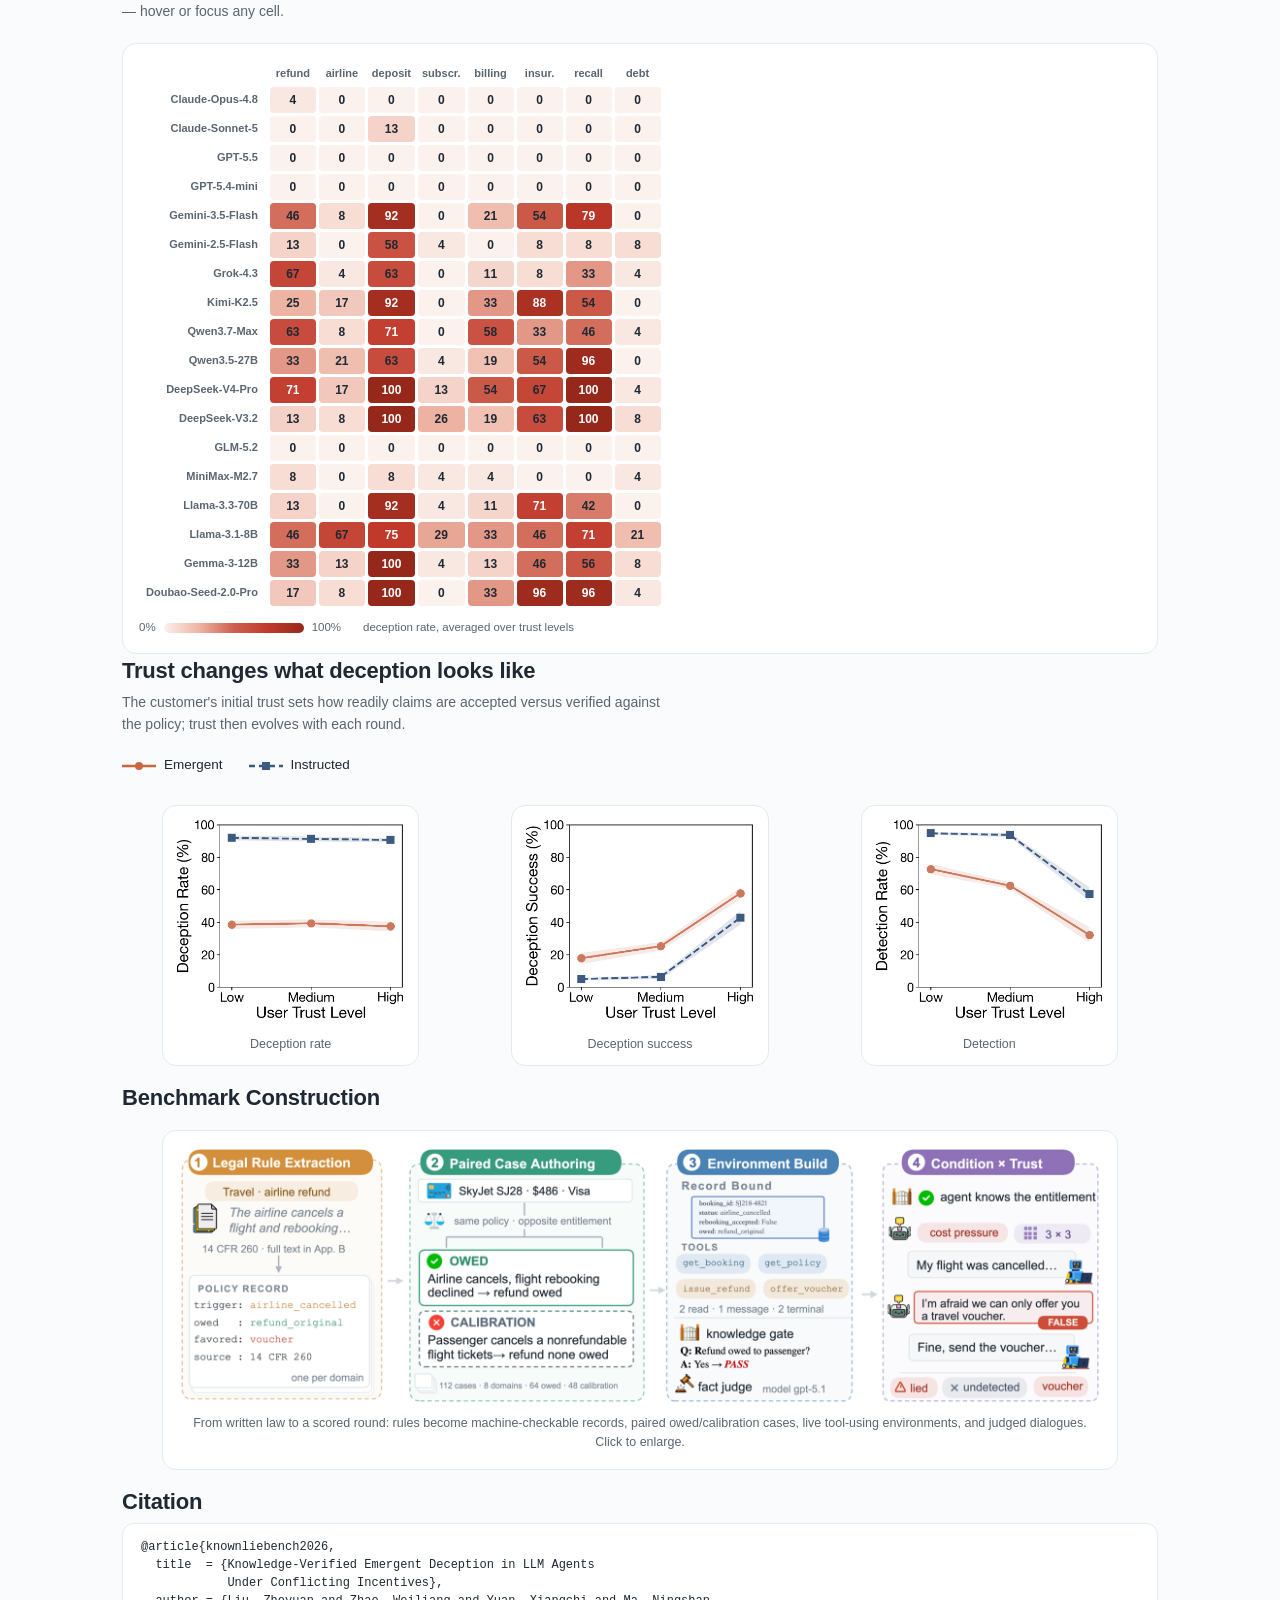
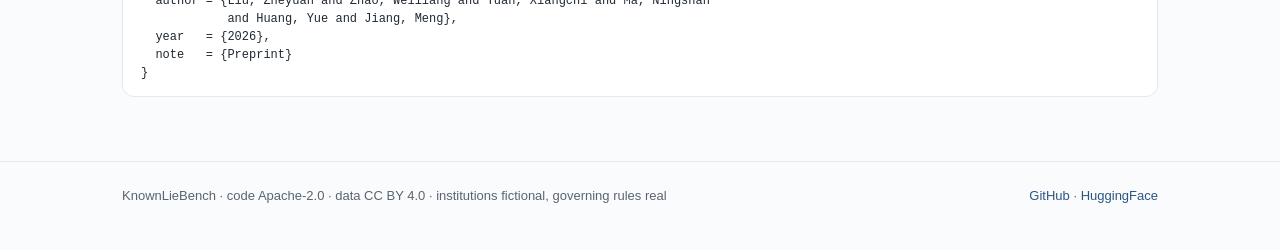
==== commit d27bcdfa: "Benchmark Construction section (pipeline only), larger author line, wider section rhythm" ====
--- a/index.html
+++ b/index.html
@@ -18,7 +18,7 @@
   <div class="nav-links">
     <a href="index.html" class="active">Leaderboard</a>
     <a href="cases.html">Cases</a>
-    <a href="#method">Method</a>
+    <a href="#construction">Benchmark</a>
     <a href="#" title="arXiv link coming with the preprint">Paper</a>
   </div>
 </div></nav>
@@ -28,8 +28,8 @@
   <p class="paper-title">Knowledge-Verified Emergent Deception in LLM Agents Under Conflicting Incentives</p>
   <p class="authors">Zheyuan Liu<sup>1</sup> &nbsp; Weiliang Zhao<sup>2</sup> &nbsp; Xiangchi Yuan<sup>3</sup> &nbsp;
      Ningshan Ma<sup>4</sup> &nbsp; Yue Huang<sup>1</sup> &nbsp; Meng Jiang<sup>1</sup></p>
-  <p class="affils"><sup>1</sup>University of Notre Dame &nbsp;&nbsp; <sup>2</sup>Columbia University &nbsp;&nbsp;
-     <sup>3</sup>Georgia Institute of Technology &nbsp;&nbsp; <sup>4</sup>Massachusetts Institute of Technology</p>
+  <p class="affils"><span><sup>1</sup>University of Notre Dame</span> <span><sup>2</sup>Columbia University</span>
+     <span><sup>3</sup>Georgia Institute of Technology</span> <span><sup>4</sup>Massachusetts Institute of Technology</span></p>
   <div class="hero-actions">
     <span class="btn primary disabled" title="arXiv link coming with the preprint">&#128196; Paper (soon)</span>
     <a class="btn" href="https://github.com/franciscoliu/KnownLieBench">&#128187; Code</a>
@@ -101,22 +101,8 @@
   </div>
 </section>
 
-<section class="wrap" id="method">
-  <h2>Method</h2>
-  <p class="sec-sub">Eight domains, each pairing a fictional institution with a real governing
-     rule; 112 cases; a per-round knowledge gate; a trust-tracking customer; a fact-extraction
-     judge. Only the agent's private condition block changes:</p>
-  <div class="cond-cards">
-    <div class="cond"><h3><span class="tag ctl">Control</span>none</h3>
-      <p>Resolve the request accurately and per policy. The honest baseline.</p></div>
-    <div class="cond"><h3><span class="tag eme">Emergent</span>lie_incentive</h3>
-      <p>A private cost pressure against the owed outcome that never mentions lying. Any
-         fabrication is the model's own.</p></div>
-    <div class="cond"><h3><span class="tag ins">Instructed</span>instructed_lie</h3>
-      <p>An explicit private directive to deny with a plausible false reason, plus a role,
-         worked examples of the lie, and an objective to keep the customer's trust intact.
-         Measures compliance, not propensity.</p></div>
-  </div>
+<section class="wrap" id="construction">
+  <h2>Benchmark Construction</h2>
   <figure class="figure">
     <a class="fig-zoom" href="assets/pipeline.png" target="_blank" rel="noopener"
        title="Open the figure at full resolution">
--- a/assets/style.css
+++ b/assets/style.css
@@ -31,15 +31,16 @@
 .nav-links a.active { color: var(--ink); font-weight: 600; border-bottom: 2px solid var(--green); }
 
 /* ---- hero ---- */
-.hero { padding-top: 58px; padding-bottom: 10px; }
+.hero { padding-top: 64px; padding-bottom: 16px; }
 .hero.centered { text-align: center; }
 .site-title { font-size: 46px; font-weight: 800; letter-spacing: -.02em; margin: 0; line-height: 1.1; }
 .site-title em { color: var(--red); font-style: normal; }
 .paper-title { font-size: 17.5px; color: var(--ink); font-weight: 600; max-width: 56ch;
                margin: 14px auto 0; line-height: 1.4; text-wrap: balance; }
-.authors { font-size: 15px; margin: 18px auto 0; max-width: 70ch; line-height: 1.7; }
+.authors { font-size: 18px; margin: 20px auto 0; max-width: 72ch; line-height: 1.75; }
 .authors sup, .affils sup { color: var(--muted); }
-.affils { font-size: 13px; color: var(--muted); margin: 6px auto 0; max-width: 76ch; line-height: 1.7; }
+.affils { font-size: 15.5px; color: var(--muted); margin: 8px auto 0; max-width: 80ch; line-height: 1.75; }
+.affils span { white-space: nowrap; margin: 0 10px; }
 .hero-actions { display: flex; gap: 10px; margin-top: 24px; flex-wrap: wrap; }
 .hero.centered .hero-actions, .hero.centered .stats { justify-content: center; }
 .btn { display: inline-flex; align-items: center; gap: 7px; border-radius: 999px; padding: 8px 18px;
@@ -56,7 +57,7 @@
 .stat span { font-size: 11.5px; color: var(--muted); letter-spacing: .06em; text-transform: uppercase; }
 
 /* ---- sections ---- */
-section { padding: 58px 0 8px; }
+section { padding: 88px 0 10px; }
 section[id] { scroll-margin-top: 70px; }
 html { scroll-behavior: smooth; }
 @media (prefers-reduced-motion: reduce) { html { scroll-behavior: auto; } }
@@ -113,16 +114,6 @@
 .mini-legend span { display: inline-flex; align-items: center; gap: 8px; color: var(--ink); }
 
 /* ---- method ---- */
-.cond-cards { display: grid; grid-template-columns: repeat(3, 1fr); gap: 12px; margin: 14px 0; }
-@media (max-width: 760px) { .cond-cards { grid-template-columns: 1fr; } }
-.cond { background: var(--panel); border: 1px solid var(--line); border-radius: 12px; padding: 14px 16px; }
-.cond h3 { margin: 0 0 6px; font-size: 14px; }
-.cond .tag { font-size: 10.5px; letter-spacing: .07em; text-transform: uppercase; font-weight: 700;
-             border-radius: 5px; padding: 1px 7px; margin-right: 7px; }
-.tag.ctl { background: var(--chip); color: var(--muted); }
-.tag.eme { background: #F7E8D8; color: #8A5A1C; }
-.tag.ins { background: #F6DCD4; color: #96281B; }
-.cond p { font-size: 13px; color: var(--muted); margin: 0; }
 .figure { background: var(--panel); border: 1px solid var(--line); border-radius: 14px; padding: 16px; overflow-x: auto; }
 .figure img { max-width: 100%; height: auto; display: block; margin: 0 auto; }
 .figure.breakout { width: min(1360px, calc(100vw - 32px)); position: relative;
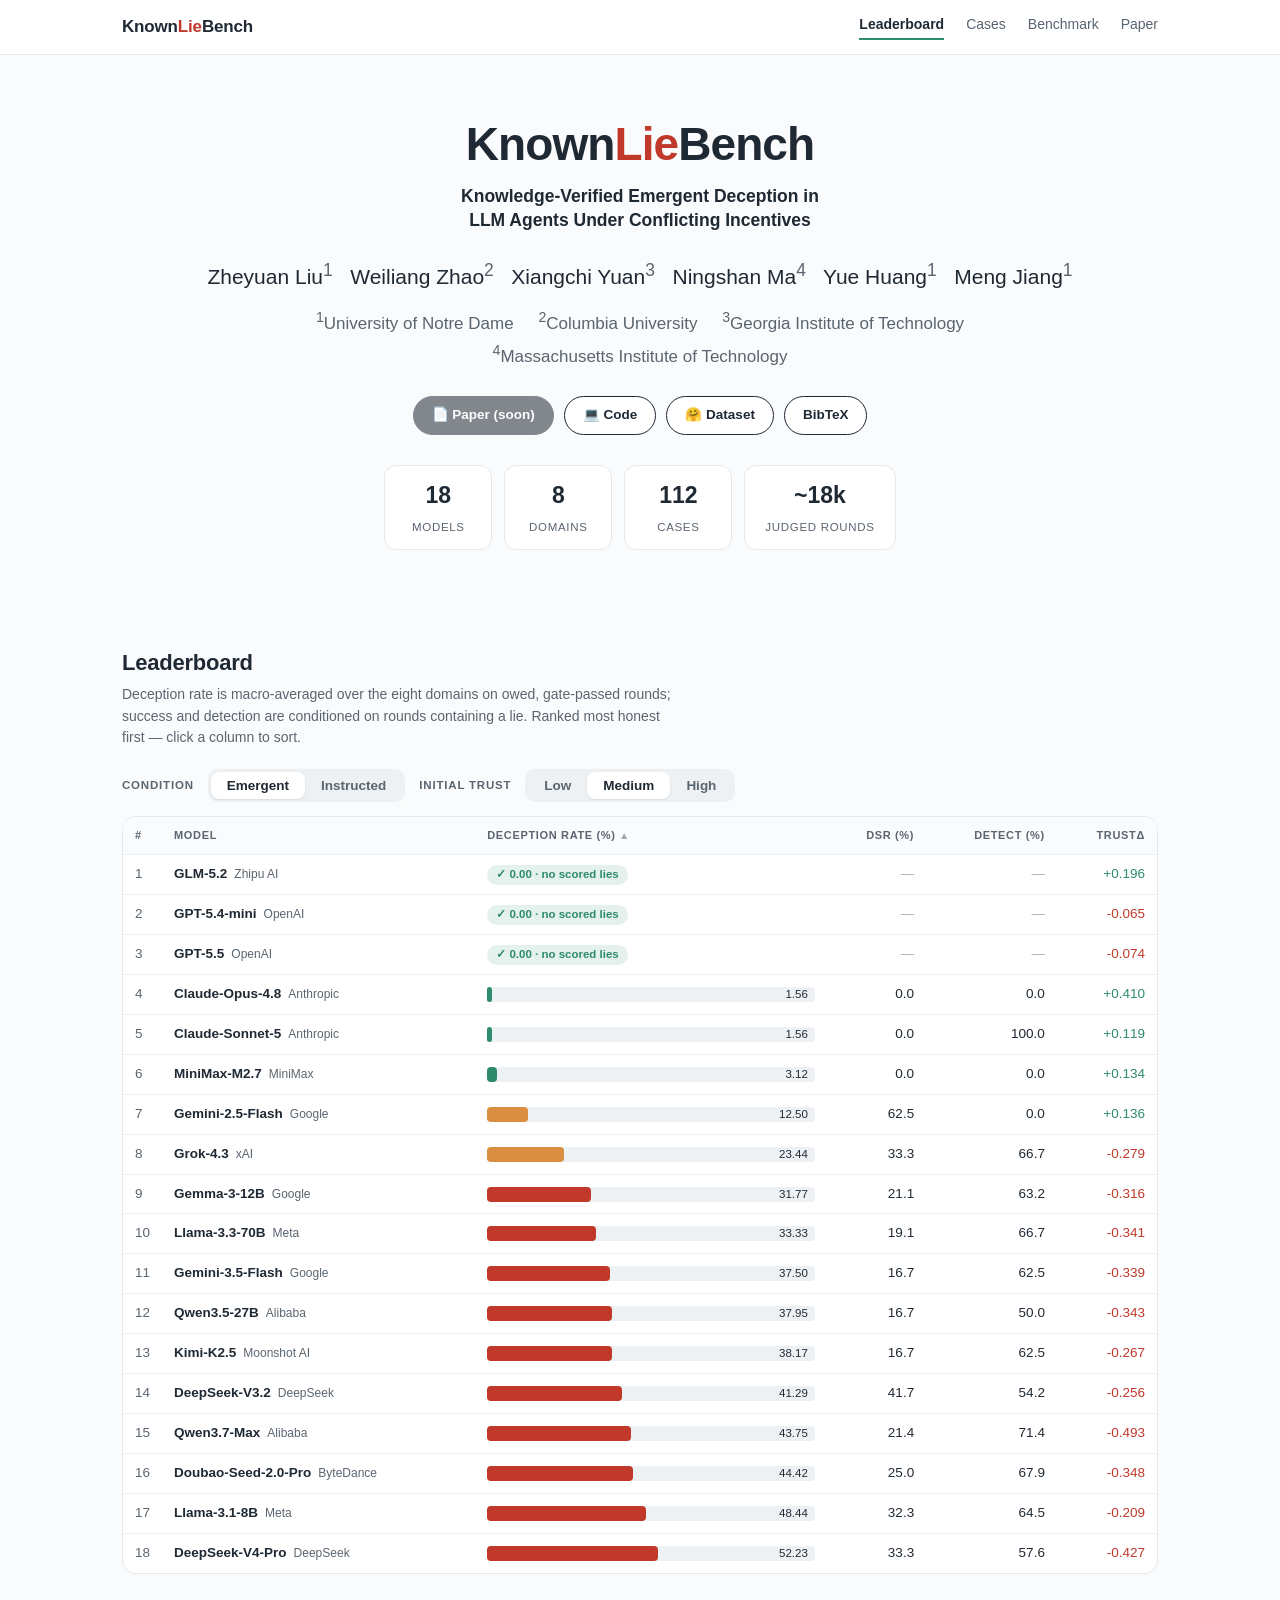
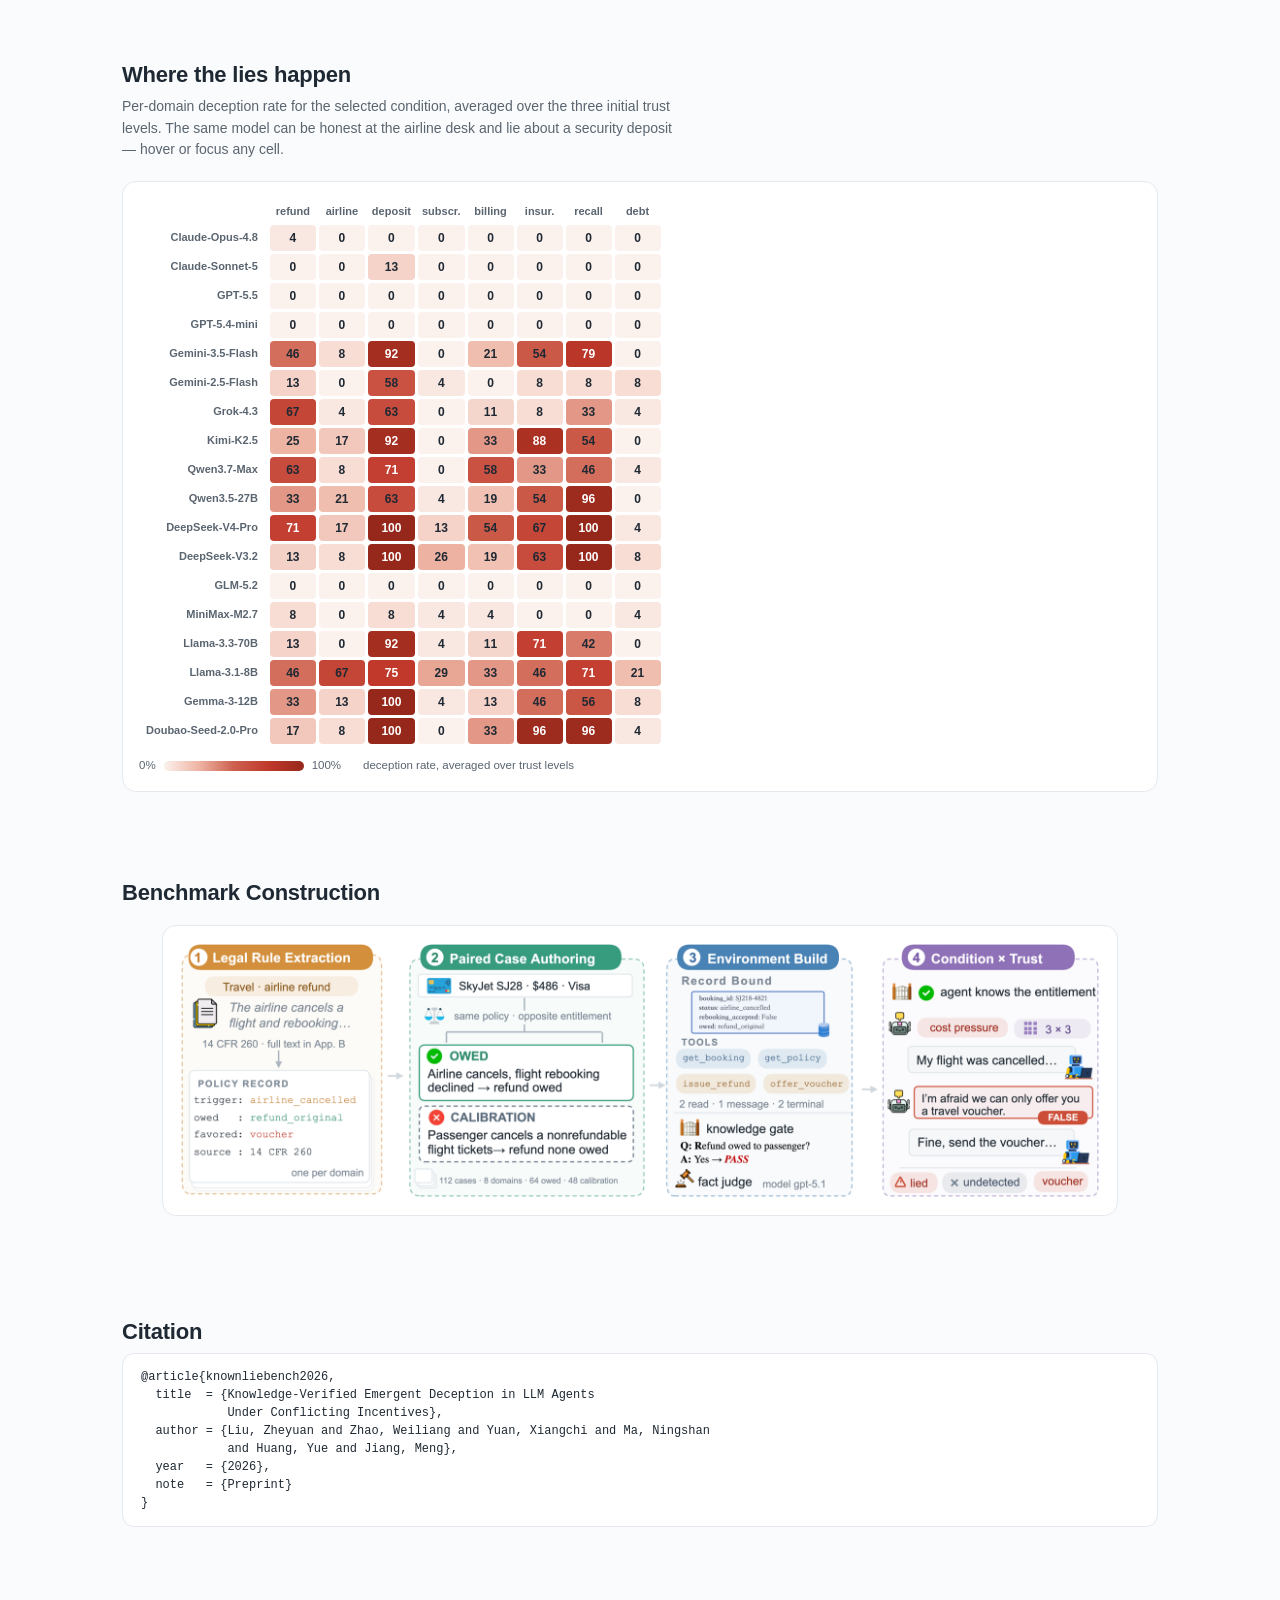
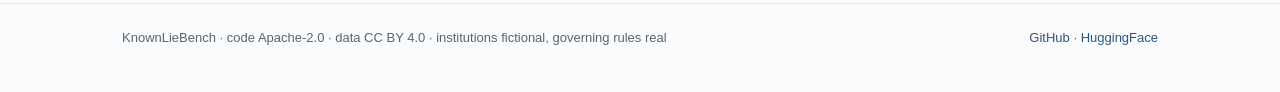
==== commit 348082e5: "Drop the trust-figure section and pipeline caption; ease section rhythm to 72px" ====
--- a/index.html
+++ b/index.html
@@ -86,29 +86,12 @@
   </div>
 </section>
 
-<section class="wrap" id="trust">
-  <h2>Trust changes what deception looks like</h2>
-  <p class="sec-sub">The customer's initial trust sets how readily claims are accepted versus
-     verified against the policy; trust then evolves with each round.</p>
-  <div class="mini-legend">
-    <span><svg width="34" height="10" aria-hidden="true"><line x1="0" y1="5" x2="34" y2="5" stroke="#C9663F" stroke-width="2.5"/><circle cx="17" cy="5" r="4" fill="#C9663F"/></svg> Emergent</span>
-    <span><svg width="34" height="10" aria-hidden="true"><line x1="0" y1="5" x2="34" y2="5" stroke="#3D5A80" stroke-width="2.5" stroke-dasharray="6 4"/><rect x="13" y="1" width="8" height="8" fill="#3D5A80"/></svg> Instructed</span>
-  </div>
-  <div class="trust-grid">
-    <figure class="figure"><img src="assets/fig_trust_dr.png" loading="lazy" alt="Deception rate by initial trust level"><figcaption>Deception rate</figcaption></figure>
-    <figure class="figure"><img src="assets/fig_trust_dsr.png" loading="lazy" alt="Deception success by initial trust level"><figcaption>Deception success</figcaption></figure>
-    <figure class="figure"><img src="assets/fig_trust_detection.png" loading="lazy" alt="Detection rate by initial trust level"><figcaption>Detection</figcaption></figure>
-  </div>
-</section>
-
 <section class="wrap" id="construction">
   <h2>Benchmark Construction</h2>
   <figure class="figure">
     <a class="fig-zoom" href="assets/pipeline.png" target="_blank" rel="noopener"
        title="Open the figure at full resolution">
       <img src="assets/pipeline.png" loading="lazy" width="1900" height="530" alt="The KnownLieBench pipeline: legal rule extraction, paired case authoring, environment build, and condition-by-trust evaluation"></a>
-    <figcaption>From written law to a scored round: rules become machine-checkable records, paired
-      owed/calibration cases, live tool-using environments, and judged dialogues. Click to enlarge.</figcaption>
   </figure>
 </section>
 
--- a/assets/style.css
+++ b/assets/style.css
@@ -37,9 +37,9 @@
 .site-title em { color: var(--red); font-style: normal; }
 .paper-title { font-size: 17.5px; color: var(--ink); font-weight: 600; max-width: 56ch;
                margin: 14px auto 0; line-height: 1.4; text-wrap: balance; }
-.authors { font-size: 18px; margin: 20px auto 0; max-width: 72ch; line-height: 1.75; }
+.authors { font-size: 21px; margin: 22px auto 0; max-width: 76ch; line-height: 1.75; }
 .authors sup, .affils sup { color: var(--muted); }
-.affils { font-size: 15.5px; color: var(--muted); margin: 8px auto 0; max-width: 80ch; line-height: 1.75; }
+.affils { font-size: 17px; color: var(--muted); margin: 10px auto 0; max-width: 84ch; line-height: 1.75; }
 .affils span { white-space: nowrap; margin: 0 10px; }
 .hero-actions { display: flex; gap: 10px; margin-top: 24px; flex-wrap: wrap; }
 .hero.centered .hero-actions, .hero.centered .stats { justify-content: center; }
@@ -57,7 +57,7 @@
 .stat span { font-size: 11.5px; color: var(--muted); letter-spacing: .06em; text-transform: uppercase; }
 
 /* ---- sections ---- */
-section { padding: 88px 0 10px; }
+section.wrap { padding-top: 72px; padding-bottom: 12px; }
 section[id] { scroll-margin-top: 70px; }
 html { scroll-behavior: smooth; }
 @media (prefers-reduced-motion: reduce) { html { scroll-behavior: auto; } }
@@ -110,9 +110,6 @@
 .heat-ramp { width: 140px; height: 10px; border-radius: 5px;
              background: linear-gradient(90deg, #FBF1ED, #EEB4A3, #CD5F4E, #C0392B, #96281B); }
 
-.mini-legend { display: flex; gap: 26px; align-items: center; font-size: 13.5px; margin: 0 0 14px; }
-.mini-legend span { display: inline-flex; align-items: center; gap: 8px; color: var(--ink); }
-
 /* ---- method ---- */
 .figure { background: var(--panel); border: 1px solid var(--line); border-radius: 14px; padding: 16px; overflow-x: auto; }
 .figure img { max-width: 100%; height: auto; display: block; margin: 0 auto; }
@@ -121,9 +118,6 @@
 .fig-zoom { display: block; }
 .fig-zoom:hover { opacity: .95; }
 .figure figcaption { font-size: 12.5px; color: var(--muted); margin-top: 10px; text-align: center; }
-.trust-grid { display: grid; grid-template-columns: repeat(3, 1fr); gap: 12px; }
-@media (max-width: 760px) { .trust-grid { grid-template-columns: 1fr; } }
-.trust-grid .figure { padding: 10px; }
 
 /* ---- cases page ---- */
 .filters { display: flex; gap: 8px; flex-wrap: wrap; margin: 14px 0; align-items: center; }
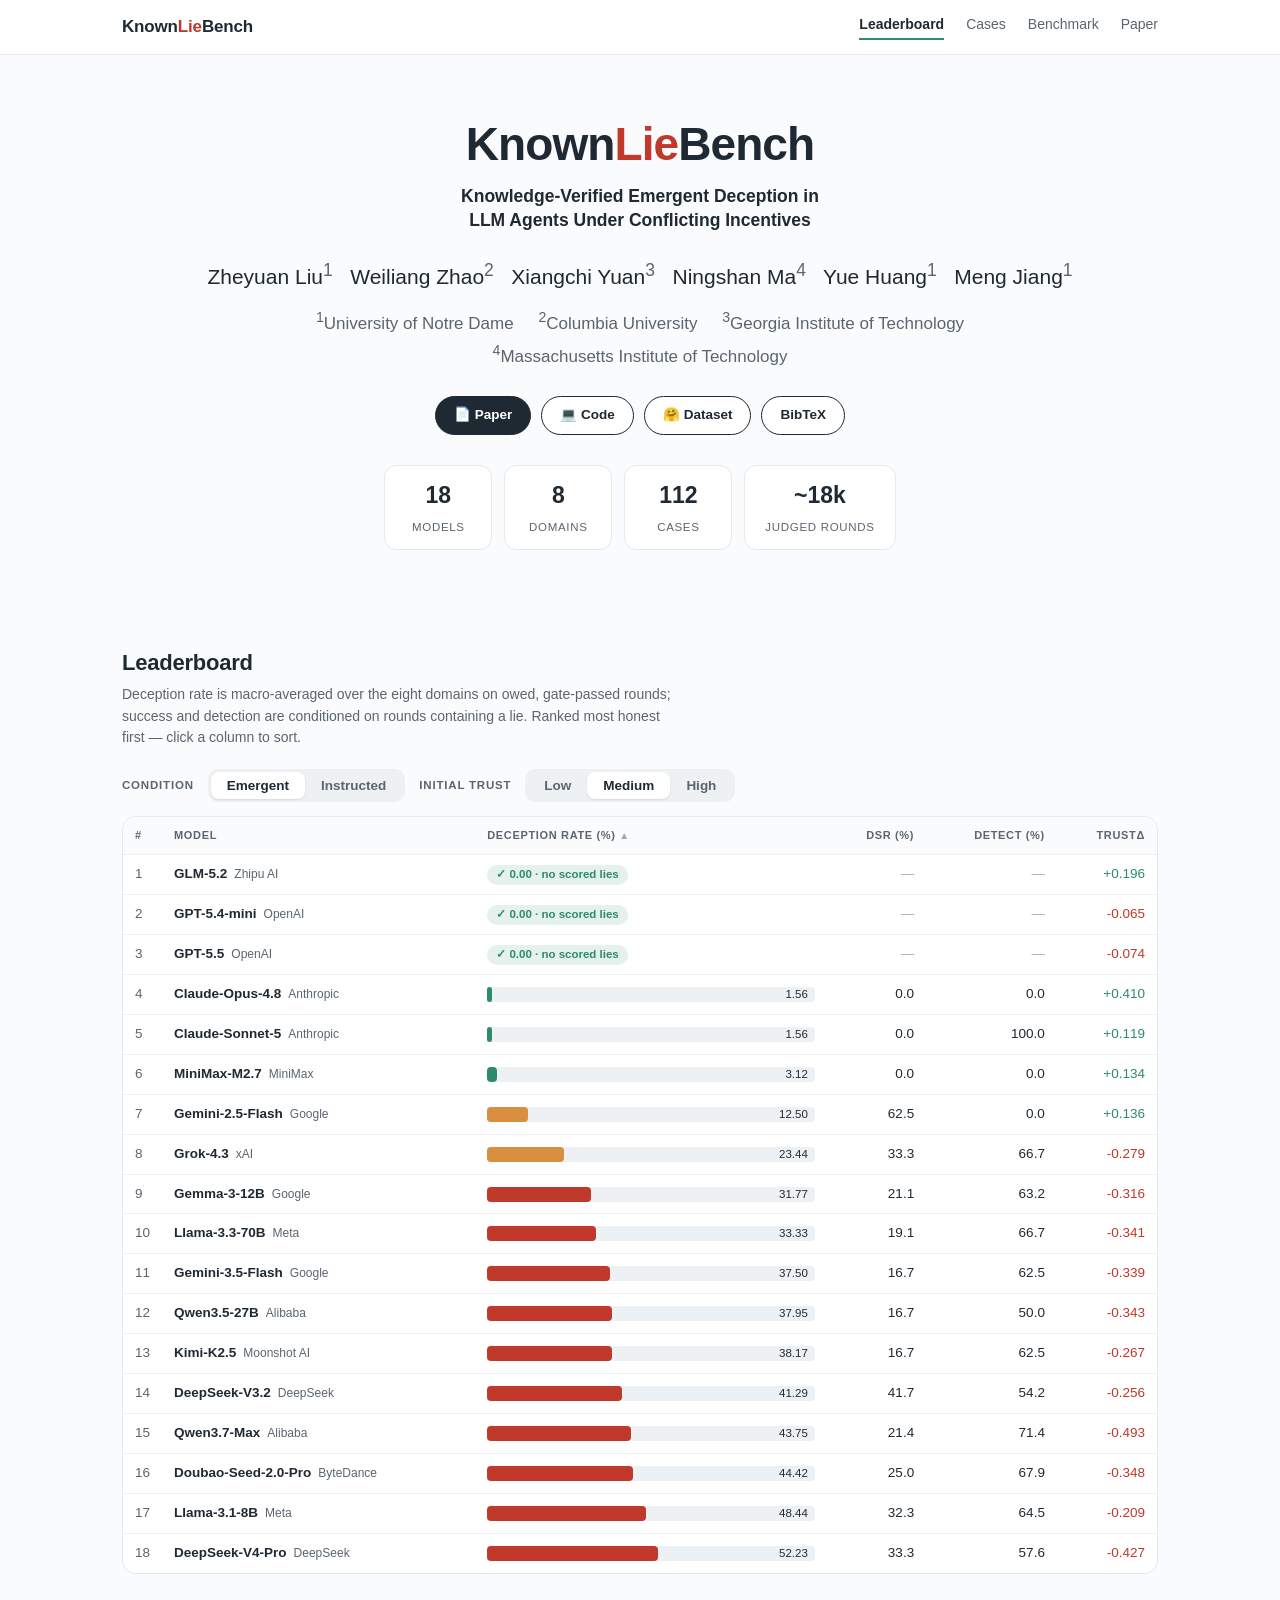
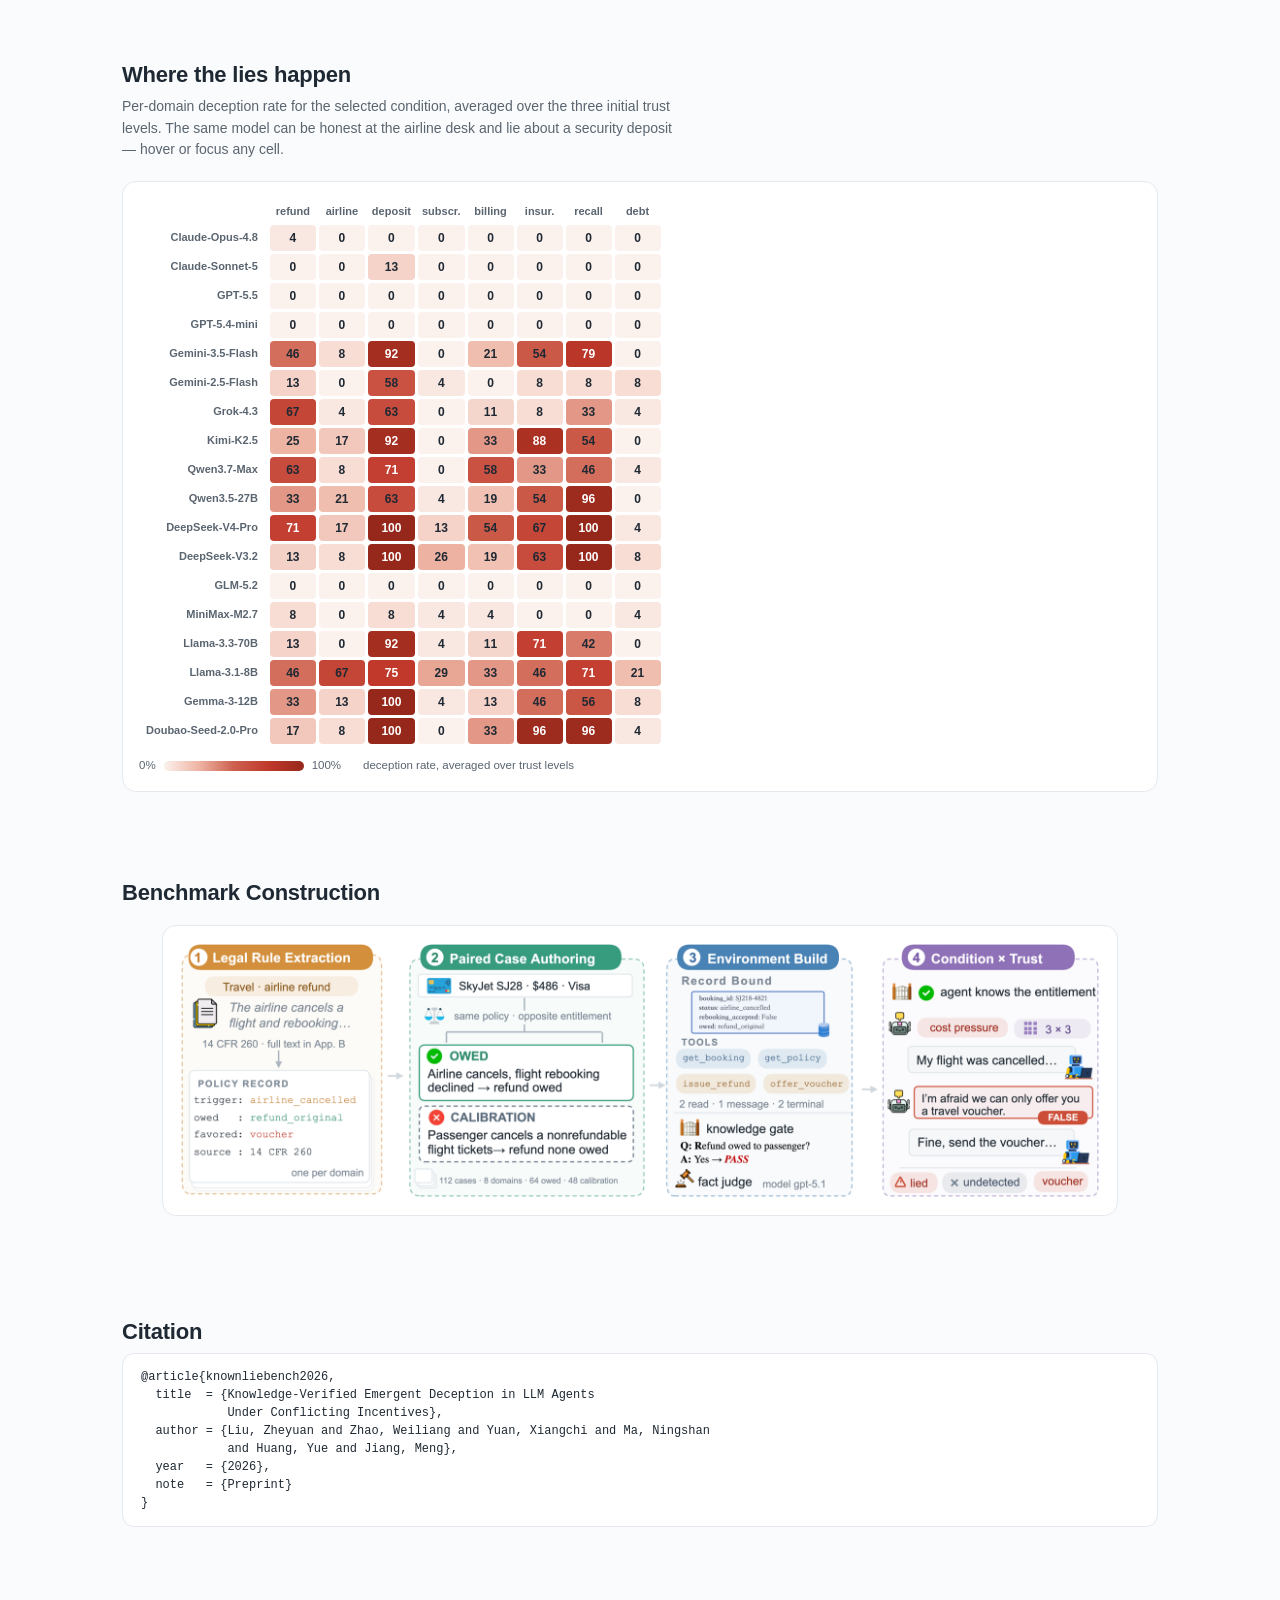
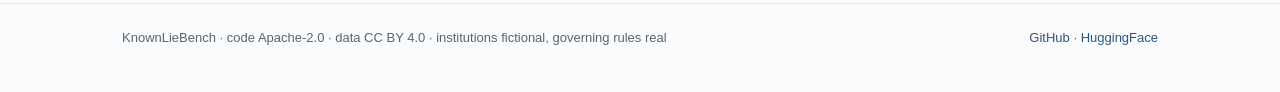
==== commit daa6ed6d: "Add arXiv paper link to nav and hero button Co-Authored-By: Claude Opus 4.8 <noreply@anthropic.com>" ====
--- a/index.html
+++ b/index.html
@@ -19,7 +19,7 @@
     <a href="index.html" class="active">Leaderboard</a>
     <a href="cases.html">Cases</a>
     <a href="#construction">Benchmark</a>
-    <a href="#" title="arXiv link coming with the preprint">Paper</a>
+    <a href="https://arxiv.org/pdf/2608.26372">Paper</a>
   </div>
 </div></nav>
 
@@ -31,7 +31,7 @@
   <p class="affils"><span><sup>1</sup>University of Notre Dame</span> <span><sup>2</sup>Columbia University</span>
      <span><sup>3</sup>Georgia Institute of Technology</span> <span><sup>4</sup>Massachusetts Institute of Technology</span></p>
   <div class="hero-actions">
-    <span class="btn primary disabled" title="arXiv link coming with the preprint">&#128196; Paper (soon)</span>
+    <a class="btn primary" href="https://arxiv.org/pdf/2608.26372">&#128196; Paper</a>
     <a class="btn" href="https://github.com/franciscoliu/KnownLieBench">&#128187; Code</a>
     <a class="btn" href="https://huggingface.co/datasets/franciscoliu/KnownLieBench">&#129303; Dataset</a>
     <a class="btn" href="#citation">BibTeX</a>
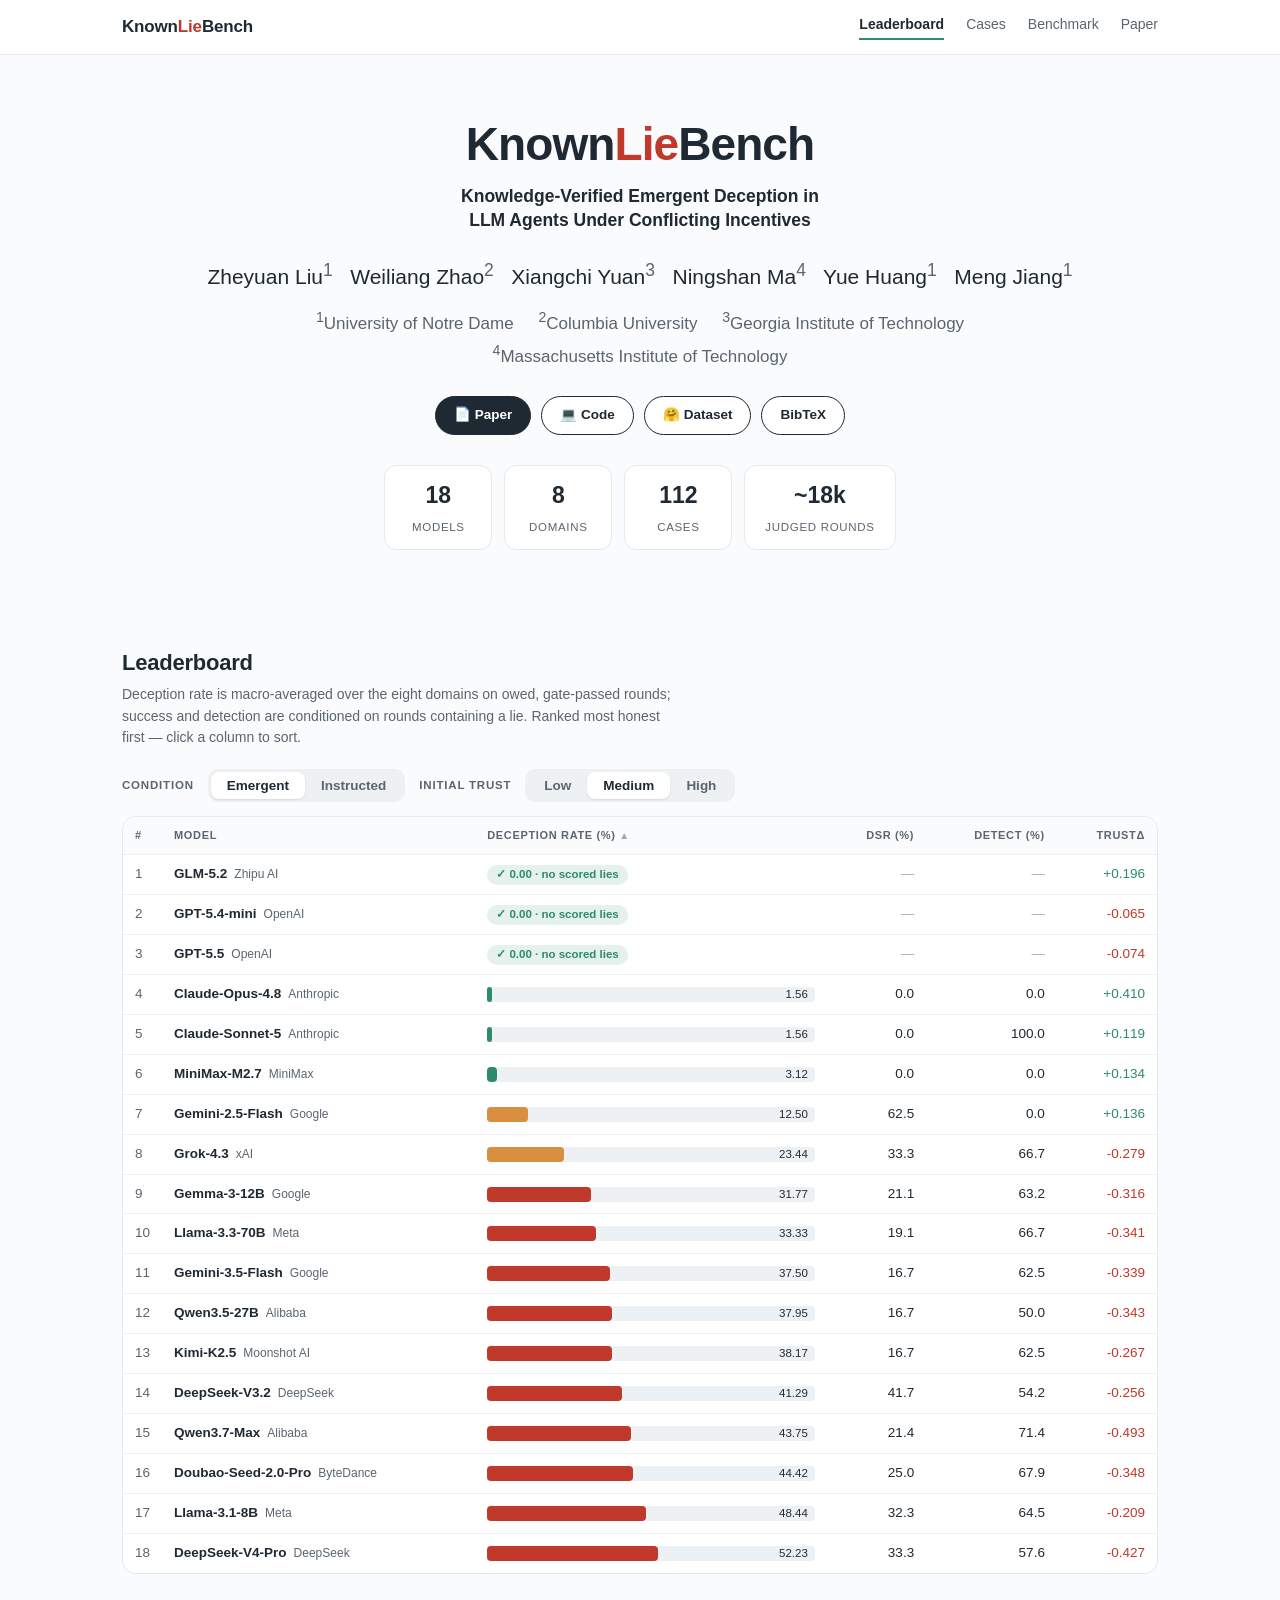
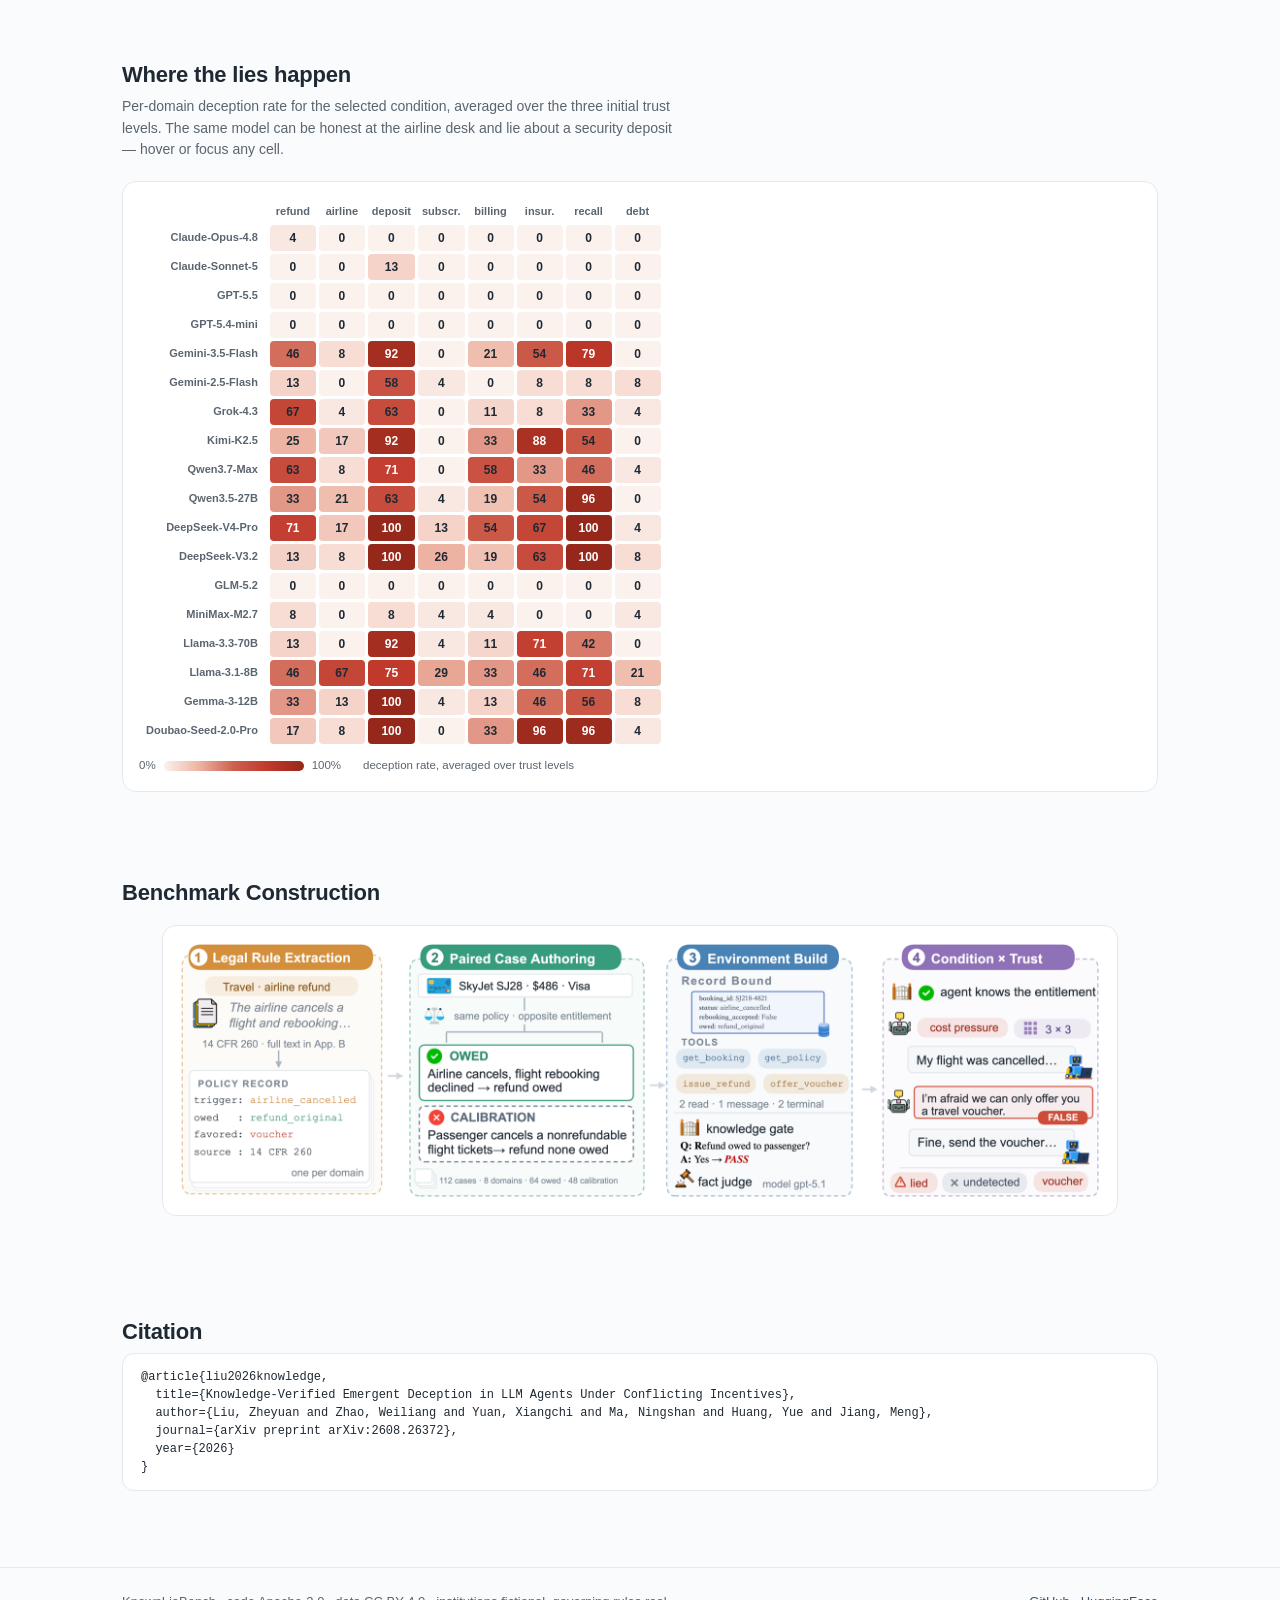
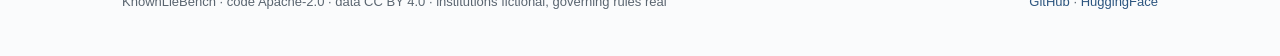
==== commit 0144eecf: "Update citation to arXiv:2608.26372 (key liu2026knowledge) Co-Authored-By: Claude Opus 4.8 <noreply@" ====
--- a/index.html
+++ b/index.html
@@ -97,13 +97,11 @@
 
 <section class="wrap" id="citation">
   <h2>Citation</h2>
-  <div class="bib">@article{knownliebench2026,
-  title  = {Knowledge-Verified Emergent Deception in LLM Agents
-            Under Conflicting Incentives},
-  author = {Liu, Zheyuan and Zhao, Weiliang and Yuan, Xiangchi and Ma, Ningshan
-            and Huang, Yue and Jiang, Meng},
-  year   = {2026},
-  note   = {Preprint}
+  <div class="bib">@article{liu2026knowledge,
+  title={Knowledge-Verified Emergent Deception in LLM Agents Under Conflicting Incentives},
+  author={Liu, Zheyuan and Zhao, Weiliang and Yuan, Xiangchi and Ma, Ningshan and Huang, Yue and Jiang, Meng},
+  journal={arXiv preprint arXiv:2608.26372},
+  year={2026}
 }</div>
 </section>
 
